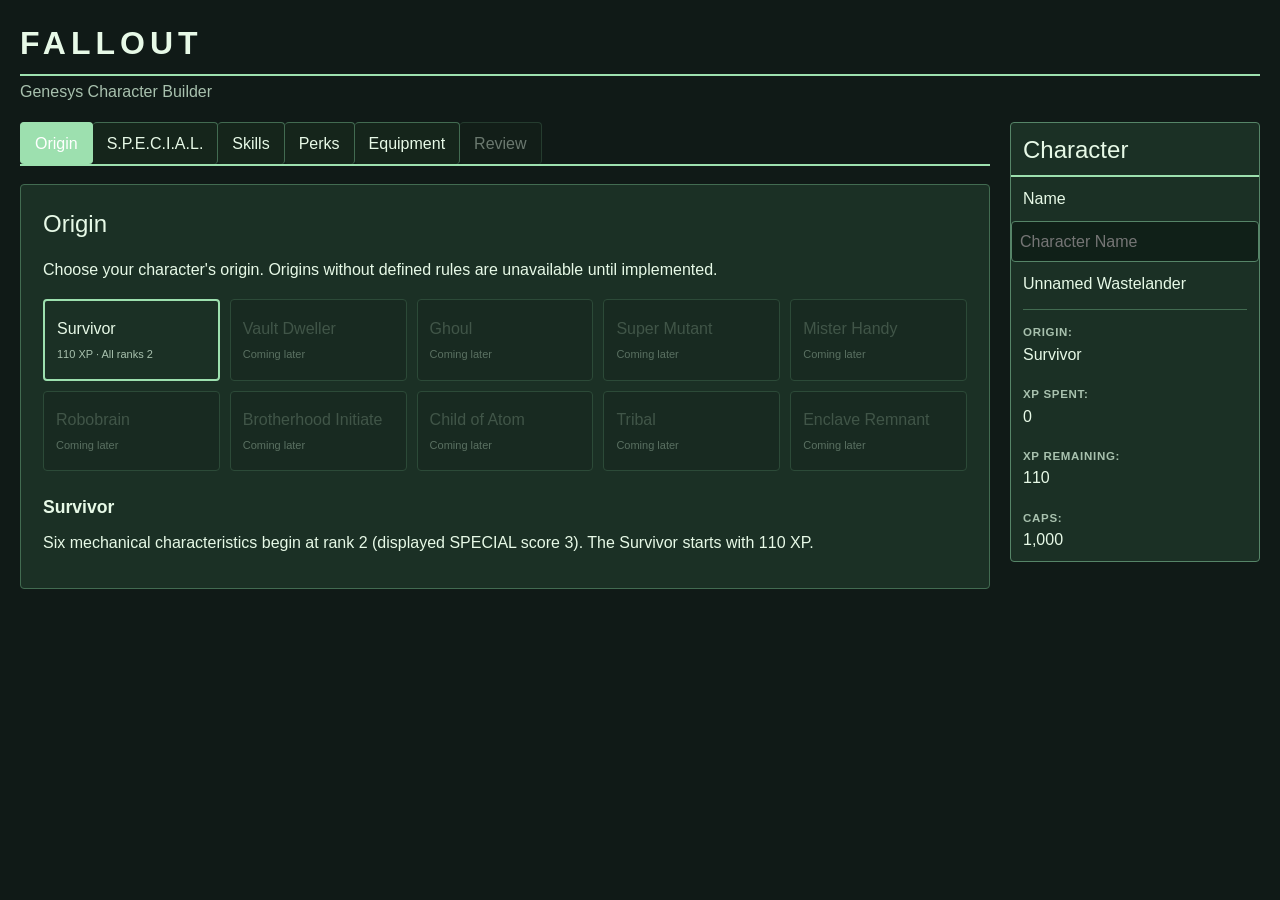
==== index.html @ 6dbf0226 "inventory" ====
<!DOCTYPE html>
<html lang="en">
<head>
  <meta charset="UTF-8">
  <meta name="viewport" content="width=device-width, initial-scale=1.0">
  <title>Fallout Genesys Character Builder</title>
  <link rel="stylesheet" href="css/style.css">
  <link rel="stylesheet" href="css/fallout-creation.css?v=equipment-stage-1">
</head>
<body>
  <main id="app">
    <header class="app-header"><h1>FALLOUT</h1><p>Genesys Character Builder</p></header>
    <div class="builder-layout">
      <section class="builder">
        <nav id="creation-nav" aria-label="Character creation steps">
          <button type="button" data-step="origin">Origin</button>
          <button type="button" data-step="special">S.P.E.C.I.A.L.</button>
          <button type="button" data-step="skills">Skills</button>
          <button type="button" data-step="perks">Perks</button>
          <button type="button" data-step="equipment">Equipment</button>
          <button type="button" disabled title="Next implementation stage">Review</button>
        </nav>
        <section id="builder-content" aria-live="polite"></section>
      </section>
      <aside id="character-summary">
        <h2>Character</h2>
        <label for="name">Name</label>
        <input id="name" name="name" type="text" placeholder="Character Name">
        <p id="summary-name">Unnamed Wastelander</p>
        <hr>
        <p><strong>Origin:</strong> <span id="summary-origin">Survivor</span></p>
        <p><strong>XP Spent:</strong> <span id="summary-xp-spent">0</span></p>
        <p><strong>XP Remaining:</strong> <span id="summary-xp-remaining">110</span></p>
        <p><strong>Caps:</strong> <span id="summary-caps">1,000</span></p>
      </aside>
    </div>
  </main>
  <script src="js/origins-data.js"></script>
  <script src="js/fallout-equipment.js?v=starter-containers-20261016"></script>
  <script src="js/fallout-creation.js?v=starter-containers-20261016"></script>
</body>
</html>
---- css/style.css ----
/* ================================================================
   ASOIAF GENESYS CHARACTER BUILDER
   ================================================================ */

:root {
    --page-bg: #eeeae1;
    --panel-bg: #f8f5ee;
    --panel-alt: #e5dfd2;

    --text: #27241f;
    --text-muted: #6b655c;

    --border: #aaa18f;
    --border-dark: #71695d;

    --accent: #6d1f1f;
    --accent-dark: #491414;

    --disabled-bg: #d8d4cb;
    --disabled-text: #99938a;

    --radius: 4px;
}


/* ================================================================
   BASE
   ================================================================ */

* {
    box-sizing: border-box;
}

body {
    margin: 0;
    padding: 0;

    background: var(--page-bg);
    color: var(--text);

    font-family:
        Georgia,
        "Times New Roman",
        serif;

    line-height: 1.45;
}

button,
input,
select {
    font: inherit;
}

button,
select,
input[type="checkbox"],
input[type="radio"] {
    cursor: pointer;
}

button:disabled,
select:disabled,
input:disabled {
    cursor: not-allowed;
}


/* ================================================================
   PAGE
   ================================================================ */

#app {
    width: min(1400px, 100%);
    margin: 0 auto;
    padding: 20px;
}

.app-header {
    margin-bottom: 18px;
}

.app-header h1 {
    margin: 0 0 4px;
}

.app-header p {
    margin: 0;

    color: var(--text-muted);
}

.builder-layout {
    display: grid;
    grid-template-columns:
        minmax(0, 1fr)
        250px;

    gap: 20px;
    align-items: start;
}

.builder {
    min-width: 0;
}

h1,
h2,
h3 {
    margin-top: 0;
}

h1 {
    margin-bottom: 18px;

    font-size: 2rem;
    font-weight: normal;

    border-bottom: 2px solid var(--accent);
    padding-bottom: 8px;
}

h2 {
    margin-bottom: 16px;

    font-size: 1.5rem;
    font-weight: normal;
}

h3 {
    margin-top: 24px;
    margin-bottom: 10px;

    font-size: 1.1rem;
}

h4,
h5 {
    margin-top: 0;
}

p {
    margin-top: 0;
    margin-bottom: 12px;
}


/* ================================================================
   CHARACTER SUMMARY
   ================================================================ */

#character-summary {
    position: sticky;
    top: 20px;

    border: 1px solid var(--border-dark);
    border-radius: var(--radius);

    background: var(--panel-bg);
}

#character-summary > * {
    margin: 0;
    padding: 10px 12px;
}

#character-summary h2 {
    padding-bottom: 8px;

    border-bottom: 2px solid var(--accent);
}

#character-summary hr {
    height: 1px;

    padding: 0;
    margin: 4px 12px;

    border: 0;
    background: var(--border);
}

#character-summary strong {
    display: block;

    margin-bottom: 2px;

    color: var(--text-muted);

    font-size: 0.72rem;
    font-family: Arial, Helvetica, sans-serif;
    text-transform: uppercase;
    letter-spacing: 0.06em;
}

#character-summary span {
    display: block;
}

#character-name input {
    width: 100%;
    margin-bottom: 0;
}


/* ================================================================
   CREATION NAVIGATION
   ================================================================ */

#creation-nav {
    display: flex;
    flex-wrap: wrap;

    margin-bottom: 18px;

    border-bottom: 2px solid var(--accent);
}

#creation-nav button {
    padding: 9px 14px;

    border: 1px solid var(--border);
    border-bottom: none;

    background: var(--panel-alt);
    color: var(--text);
}

#creation-nav button + button {
    border-left: none;
}

#creation-nav button:hover {
    background: var(--panel-bg);
}

#creation-nav button.active {
    background: var(--accent);
    color: white;

    border-color: var(--accent);
}


/* ================================================================
   MAIN BUILDER PANEL
   ================================================================ */

#builder-content {
    padding: 22px;

    border: 1px solid var(--border);
    border-radius: var(--radius);

    background: var(--panel-bg);
}


/* ================================================================
   STANDARD FORM CONTROLS
   ================================================================ */

label {
    display: block;
}

select,
input[type="text"] {
    width: 100%;
    max-width: 420px;

    margin-top: 4px;
    margin-bottom: 16px;
    padding: 8px 10px;

    border: 1px solid var(--border-dark);
    border-radius: var(--radius);

    background: white;
    color: var(--text);
}

select:focus,
input[type="text"]:focus,
button:focus-visible {
    outline: 2px solid var(--accent);
    outline-offset: 2px;
}

button {
    padding: 7px 10px;

    border: 1px solid var(--border-dark);
    border-radius: var(--radius);

    background: var(--panel-alt);
    color: var(--text);
}

button:hover:not(:disabled) {
    background: var(--accent);
    color: white;

    border-color: var(--accent);
}

button:disabled {
    background: var(--disabled-bg);
    color: var(--disabled-text);

    border-color: var(--border);

    opacity: 0.7;
}


/* ================================================================
   CHARACTERISTICS
   ================================================================ */

.characteristics-list {
    width: 100%;
    max-width: 520px;

    margin: 20px 0;
}

.characteristic-row {
    display: grid;
    grid-template-columns:
        minmax(140px, 1fr)
        42px
        50px
        42px;

    align-items: center;

    min-height: 48px;

    border-bottom: 1px solid var(--border);
}

.characteristic-row:first-child {
    border-top: 1px solid var(--border);
}

.characteristic-name {
    font-weight: bold;
}

.characteristic-value {
    text-align: center;

    font-size: 1.2rem;
    font-weight: bold;
}

.characteristic-increase,
.characteristic-decrease {
    width: 34px;
    height: 34px;

    margin: auto;

    border: 1px solid var(--border-dark);
    border-radius: var(--radius);

    background: var(--panel-alt);
    color: var(--text);

    font-family: Arial, Helvetica, sans-serif;
    font-weight: bold;
}

.characteristic-increase:hover:not(:disabled),
.characteristic-decrease:hover:not(:disabled) {
    background: var(--accent);
    color: white;

    border-color: var(--accent);
}

.characteristic-increase:disabled,
.characteristic-decrease:disabled {
    background: var(--disabled-bg);
    color: var(--disabled-text);

    border-color: var(--border);

    opacity: 0.65;
}

.characteristic-weakness-note {
    color: var(--text-muted);
}

.characteristic-weakness-active {
    width: fit-content;

    padding: 6px 10px;

    border-left: 3px solid var(--accent);

    background: var(--panel-alt);
}

.xp-display {
    margin: 6px 0;
}


/* ================================================================
   THRESHOLD PROFILES
   ================================================================ */

.threshold-profiles {
    display: grid;
    grid-template-columns:
        repeat(3, minmax(160px, 1fr));

    gap: 10px;

    max-width: 720px;
}

.threshold-option {
    display: grid;
    grid-template-columns: auto 1fr;
    column-gap: 8px;
    align-items: start;

    padding: 12px;

    border: 1px solid var(--border);
    border-radius: var(--radius);

    background: white;
}

.threshold-option input {
    grid-row: 1 / 3;

    margin-top: 4px;
}

.threshold-option strong {
    display: block;
}

.threshold-option span {
    color: var(--text-muted);
    font-size: 0.9rem;
}


/* ================================================================
   CAREER
   ================================================================ */

.career-skill-list {
    display: grid;
    grid-template-columns:
        repeat(2, minmax(180px, 1fr));

    gap: 4px 24px;

    max-width: 700px;

    padding-left: 22px;
}

.career-skill-list span {
    color: var(--text-muted);
    font-size: 0.9rem;
}


/* ================================================================
   BACKGROUND
   ================================================================ */

.background-skill-list {
    display: grid;
    grid-template-columns:
        repeat(2, minmax(220px, 1fr));

    gap: 18px;

    max-width: 850px;
}

.background-skill-group {
    padding: 14px;

    border: 1px solid var(--border);
    border-radius: var(--radius);

    background: white;
}

.background-skill-group h3 {
    margin-top: 0;

    padding-bottom: 5px;

    border-bottom: 1px solid var(--border);
}

.background-skill {
    display: grid;
    grid-template-columns:
        22px
        minmax(120px, 1fr)
        auto;

    align-items: center;

    min-height: 34px;

    padding: 3px 0;
}

.background-skill input {
    margin: 0;
}

.background-skill small {
    color: var(--text-muted);
}

.background-skill:has(input:disabled) {
    color: var(--disabled-text);
}

.background-skill:has(input:disabled) small {
    color: var(--disabled-text);
}


/* ================================================================
   OBLIGATION
   ================================================================ */
.obligation-assignment-header {
    display: flex;
    justify-content: space-between;
    gap: 16px;
    align-items: end;

    margin-top: 20px;
    margin-bottom: 12px;
}

.obligation-assignment-header h3 {
    margin: 0 0 4px;
}

.obligation-assignment-header p {
    margin: 0;

    color: var(--text-muted);
}

#obligation-entry-list {
    display: grid;
    gap: 12px;
}

.obligation-entry {
    margin-bottom: 12px;
    padding: 14px;

    border: 1px solid var(--border);
    border-radius: var(--radius);

    background: white;
}

.obligation-entry-top {
    display: grid;
    grid-template-columns:
        minmax(180px, 1fr)
        100px;

    gap: 12px;
}

.obligation-entry select,
.obligation-entry input,
.obligation-entry textarea {
    width: 100%;
    max-width: none;

    margin-top: 4px;
    margin-bottom: 12px;

    padding: 8px 10px;

    border: 1px solid var(--border-dark);
    border-radius: var(--radius);

    background: white;
    color: var(--text);

    font: inherit;
}

.obligation-entry textarea {
    resize: vertical;

    min-height: 80px;
}

.obligation-warning {
    margin-top: 14px;
    padding: 8px 10px;

    border-left: 3px solid var(--accent);

    background: var(--panel-alt);

    font-weight: bold;
}

.obligation-complete {
    margin-top: 14px;

    color: var(--text-muted);
}

.obligation-empty {
    padding: 14px;

    border: 1px dashed var(--border);

    color: var(--text-muted);
}

.obligation-step {
    max-width: 850px;
}

.obligation-summary {
    display: grid;
    grid-template-columns:
        repeat(3, minmax(120px, 1fr));

    gap: 1px;

    margin-bottom: 18px;

    border: 1px solid var(--border);
    background: var(--border);
}

.obligation-summary > * {
    margin: 0;
    padding: 10px 12px;

    background: var(--panel-alt);
}

.solo-character-option {
    display: inline-flex;
    align-items: center;
    gap: 8px;

    margin-bottom: 16px;
}

.obligation-actions {
    display: flex;
    flex-wrap: wrap;
    gap: 8px;

    margin-bottom: 16px;
}

.obligation-choice-list {
    display: grid;
    gap: 8px;

    margin-bottom: 16px;
}

.obligation-choice {
    display: flex;
    justify-content: space-between;
    gap: 12px;
    align-items: center;

    padding: 10px 12px;

    border: 1px solid var(--border);
    border-radius: var(--radius);

    background: white;
}


/* ================================================================
   SKILLS
   ================================================================ */

.skills-step {
    max-width: 100%;
}

.skills-list,
.skill-list {
    display: grid;
    gap: 4px;
}

.skill-row {
    display: grid;
    grid-template-columns:
        minmax(150px, 1.5fr)
        minmax(90px, 0.8fr)
        45px
        42px
        42px;

    align-items: center;

    min-height: 42px;

    padding: 4px 8px;

    border-bottom: 1px solid var(--border);
}

.skill-row:first-child {
    border-top: 1px solid var(--border);
}

.skill-row:nth-child(even) {
    background: rgba(0, 0, 0, 0.02);
}

.skill-name {
    font-weight: bold;
}

.skill-characteristic {
    color: var(--text-muted);
    font-size: 0.9rem;
}

.skill-rank {
    text-align: center;
    font-weight: bold;
}

.skill-increase,
.skill-decrease {
    width: 32px;
    height: 32px;
    padding: 0;
}


/* ================================================================
   TALENTS
   ================================================================ */

.talents-step {
    max-width: 100%;
}


/* ---------------------------------------------------------------
   Talent pyramid
   --------------------------------------------------------------- */

.talent-pyramid-summary {
    display: grid;
    grid-template-columns:
        repeat(5, minmax(110px, 1fr));

    gap: 12px;

    margin-bottom: 24px;
}

.talent-pyramid-tier {
    display: flex;
    flex-direction: column;

    gap: 6px;

    min-width: 0;
}

.talent-pyramid-tier h3 {
    margin: 0 0 2px;
    padding-bottom: 5px;

    text-align: center;

    border-bottom: 2px solid var(--accent);
}

.talent-pyramid-slot {
    display: flex;
    align-items: center;
    justify-content: center;

    min-height: 36px;
    min-width: 0;

    padding: 7px 8px;

    text-align: center;

    border: 1px solid var(--border);
    border-radius: var(--radius);

    font-size: clamp(0.72rem, 1vw, 0.95rem);
    line-height: 1.15;

    overflow-wrap: anywhere;
    word-break: normal;
}

.talent-pyramid-slot-filled {
    background: #b8ffba;

    font-weight: bold;
}

.talent-pyramid-slot-empty {
    background: white;

    border-style: dashed;
}


/* ---------------------------------------------------------------
   Collapsible talent tiers
   --------------------------------------------------------------- */

.talent-tier {
    margin-bottom: 14px;

    border: 1px solid var(--border);
    border-radius: var(--radius);

    background: var(--panel-bg);

    overflow: hidden;
}

.talent-tier-summary {
    display: flex;

    justify-content: space-between;
    align-items: center;

    gap: 12px;

    padding: 10px 12px;

    cursor: pointer;

    background: var(--panel-alt);

    font-size: 1.1rem;
    font-weight: bold;

    user-select: none;
}

.talent-tier-summary:hover {
    background: var(--panel-bg);
}

.talent-tier[open] > .talent-tier-summary {
    border-bottom: 1px solid var(--accent);
}

.talent-tier-summary::marker {
    color: var(--accent);
}

.talent-tier-count {
    color: var(--text-muted);

    font-size: 0.9rem;
    font-weight: normal;
}


/* ---------------------------------------------------------------
   Talent card grid
   --------------------------------------------------------------- */

.talent-list {
    display: grid;
    grid-template-columns:
        repeat(3, minmax(0, 1fr));

    gap: 12px;

    padding: 12px;

    align-items: stretch;
}


/* ---------------------------------------------------------------
   Talent cards
   --------------------------------------------------------------- */

.talent-card {
    display: flex;
    flex-direction: column;

    min-width: 0;
    padding: 14px;

    background: white;

    border: 1px solid var(--border);
    border-radius: var(--radius);
}

.talent-card h3,
.talent-card h4,
.talent-card h5 {
    margin-top: 0;
}

.talent-browser-card-header {
    display: flex;

    justify-content: space-between;
    align-items: baseline;

    gap: 12px;

    margin-bottom: 8px;
}

.talent-browser-card-header h3 {
    margin: 0;
}

.talent-browser-tier-label {
    flex-shrink: 0;

    color: var(--text-muted);

    font-size: 0.9rem;
    font-weight: bold;
}

.talent-browser-meta {
    display: flex;
    flex-wrap: wrap;

    gap: 6px 12px;

    margin-bottom: 8px;

    color: var(--text-muted);

    font-size: 0.9rem;
}

.talent-browser-prerequisites {
    margin-bottom: 8px;

    font-size: 0.9rem;
}

.talent-browser-description {
    margin: 0;

    font-size: 0.9rem;
}


/* ---------------------------------------------------------------
   Purchase / refund controls
   --------------------------------------------------------------- */

.talent-controls {
    display: flex;

    gap: 6px;
    align-items: center;

    margin-top: auto;
    padding-top: 12px;

    border-top: 1px solid var(--border);
}

.talent-controls button {
    min-width: 34px;
}

.talent-card.talent-card-purchased {
    background: #b8ffba;
}


/* ---------------------------------------------------------------
   Responsive talent layout
   --------------------------------------------------------------- */

@media (max-width: 1000px) {
    .talent-list {
        grid-template-columns:
            repeat(2, minmax(0, 1fr));
    }
}

@media (max-width: 800px) {
    .talent-pyramid-summary {
        grid-template-columns:
            repeat(2, minmax(0, 1fr));
    }
}

@media (max-width: 650px) {
    .talent-list {
        grid-template-columns: 1fr;
    }
}

@media (max-width: 500px) {
    .talent-pyramid-summary {
        grid-template-columns: 1fr;
    }
}

/* ================================================================
   EQUIPMENT
   ================================================================ */

.equipment-step {
    display: grid;

    grid-template-columns:
        minmax(0, 1fr)
        280px;

    grid-template-areas:
        "title title"
        "summary summary"
        "package armor"
        "catalog inventory";

    gap: 18px;
    align-items: start;
}

.equipment-step > h2 {
    grid-area: title;

    margin-bottom: 0;
}
/* ------------------------------------------------
   COLLAPSIBLE EQUIPMENT SECTIONS
   ------------------------------------------------ */

.equipment-step details {
    width: 100%;
}

.equipment-step summary {
    padding: 10px 12px;

    cursor: pointer;

    border-bottom: 1px solid var(--border);

    background: var(--panel-alt);

    font-weight: bold;

    user-select: none;
}

.equipment-step summary:hover {
    background: var(--panel-bg);
}

.equipment-step details[open] > summary {
    border-bottom-color: var(--accent);
}

.equipment-section-content {
    padding: 12px;
}

#starting-package-section,
#equipped-armor-section,
#equipment-inventory-section {
    padding: 0;
}

#starting-package-section > details,
#equipped-armor-section > details,
#equipment-inventory-section > details {
    overflow: hidden;

    border-radius: var(--radius);
}

.equipment-catalog-category {
    margin-bottom: 10px;

    border: 1px solid var(--border);
    border-radius: var(--radius);

    background: white;

    overflow: hidden;
}

.equipment-catalog-category > summary {
    font-size: 1.05rem;
}

.equipment-catalog-category > .equipment-section-content {
    padding-top: 4px;
}

/* ------------------------------------------------
   EQUIPMENT SUMMARY
   ------------------------------------------------ */

.equipment-summary {
    grid-area: summary;

    display: grid;
    grid-template-columns:
        repeat(3, minmax(120px, 1fr));

    gap: 1px;

    border: 1px solid var(--border);
    background: var(--border);
}

.equipment-summary p {
    margin: 0;
    padding: 8px 10px;

    background: var(--panel-alt);
}

.equipment-summary strong {
    display: block;

    color: var(--text-muted);

    font-family: Arial, Helvetica, sans-serif;
    font-size: 0.72rem;
    text-transform: uppercase;
    letter-spacing: 0.05em;
}


/* ------------------------------------------------
   STARTING PACKAGE
   ------------------------------------------------ */

#starting-package-section {
    grid-area: package;

    padding: 14px;

    border: 1px solid var(--border);
    border-radius: var(--radius);

    background: white;
}

#starting-package-section h3,
#starting-package-section h4 {
    margin-top: 0;
}

#starting-package-section ul {
    margin: 10px 0 14px;
    padding-left: 22px;
}


/* ------------------------------------------------
   EQUIPPED ARMOR
   ------------------------------------------------ */

#equipped-armor-section {
    grid-area: armor;

    padding: 14px;

    border: 1px solid var(--border);
    border-radius: var(--radius);

    background: white;
}

#equipped-armor-section h3 {
    margin-top: 0;
}

#equipped-armor-section select {
    width: 100%;
    margin-bottom: 10px;
}


/* ------------------------------------------------
   INVENTORY
   ------------------------------------------------ */

#equipment-inventory-section {
    grid-area: inventory;

    position: sticky;
    top: 20px;

    max-height: calc(100vh - 40px);
    overflow-y: auto;

    padding: 14px;

    border: 1px solid var(--border-dark);
    border-radius: var(--radius);

    background: var(--panel-alt);
}

#equipment-inventory-section h3 {
    margin-top: 0;
}

.equipment-inventory {
    display: grid;
    gap: 8px;
}

.equipment-inventory-row {
    padding: 10px;

    border: 1px solid var(--border);
    border-radius: var(--radius);

    background: white;
}

.equipment-inventory-name {
    margin-bottom: 4px;
}

.equipment-inventory-details {
    margin-bottom: 8px;

    color: var(--text-muted);
    font-size: 0.85rem;
}

.equipment-inventory-row label {
    display: inline-flex;
    gap: 6px;
    align-items: center;

    margin-right: 8px;
    margin-bottom: 8px;

    font-family: Arial, Helvetica, sans-serif;
    font-size: 0.85rem;
}

.equipment-inventory-row button {
    width: 100%;
}


/* ------------------------------------------------
   CATALOG
   ------------------------------------------------ */

#equipment-catalog-section {
    grid-area: catalog;

    min-width: 0;
}

#equipment-catalog-section > h3 {
    margin-top: 0;
}

.equipment-catalog-category {
    margin-bottom: 24px;
}

.equipment-catalog-category > h5 {
    margin: 18px 0 8px;

    color: var(--text-muted);

    font-family: Arial, Helvetica, sans-serif;
    font-size: 0.8rem;
    text-transform: uppercase;
    letter-spacing: 0.06em;
}

.equipment-catalog-card {
    display: grid;
    grid-template-columns:
        minmax(140px, 1.1fr)
        minmax(200px, 2fr)
        auto;

    column-gap: 12px;
    row-gap: 4px;
    align-items: center;

    padding: 8px 10px;

    border-bottom: 1px solid var(--border);
}

.equipment-catalog-card:first-of-type {
    border-top: 1px solid var(--border);
}

.equipment-catalog-card h5 {
    margin: 0;

    font-size: 1rem;
}

.equipment-catalog-card p {
    margin: 0;

    font-size: 0.85rem;
}

.equipment-catalog-card p:nth-of-type(2),
.equipment-catalog-card p:nth-of-type(3) {
    color: var(--text-muted);
}

.equipment-catalog-card button {
    grid-column: 3;
    grid-row: 1 / span 4;

    min-width: 64px;
}


/* ================================================================
   RESPONSIVE
   ================================================================ */

@media (max-width: 1100px) {

    .builder-layout {
        grid-template-columns:
            minmax(0, 1fr)
            220px;
    }

    .equipment-step {
        grid-template-columns:
            minmax(0, 1fr)
            240px;
    }

    .equipment-catalog-card {
        grid-template-columns:
            minmax(120px, 1fr)
            minmax(160px, 1.5fr)
            auto;
    }
}


@media (max-width: 1000px) {

    .equipment-step {
        grid-template-columns: 1fr;

        grid-template-areas:
            "title"
            "summary"
            "package"
            "armor"
            "inventory"
            "catalog";
    }

    .equipment-summary {
        grid-template-columns:
            repeat(2, minmax(0, 1fr));
    }

    #equipment-inventory-section {
        position: static;

        max-height: none;
    }

    .equipment-catalog-card {
        grid-template-columns:
            minmax(140px, 1fr)
            minmax(180px, 2fr)
            auto;
    }
}


@media (max-width: 850px) {

    .builder-layout {
        grid-template-columns: 1fr;
    }

    #character-summary {
        position: static;

        display: grid;
        grid-template-columns:
            repeat(3, 1fr);

        grid-row: 1;
    }

    .builder {
        grid-row: 2;
    }

    #character-summary h2,
    #character-name {
        grid-column: 1 / -1;
    }

    #character-summary hr {
        display: none;
    }

    .threshold-profiles {
        grid-template-columns: 1fr;
    }

    .background-skill-list {
        grid-template-columns: 1fr;
    }


    .equipment-step {
        grid-template-columns: 1fr;

        grid-template-areas:
            "title"
            "summary"
            "package"
            "armor"
            "inventory"
            "catalog";
    }

    .equipment-summary {
        grid-template-columns:
            repeat(2, 1fr);
    }

    #equipment-inventory-section {
        position: static;

        max-height: none;
    }
}


@media (max-width: 560px) {

    #app {
        padding: 10px;
    }

    #builder-content {
        padding: 15px;
    }

    #character-summary {
        grid-template-columns:
            repeat(2, 1fr);
    }

    #creation-nav {
        display: grid;
        grid-template-columns:
            repeat(2, 1fr);
    }

    #creation-nav button,
    #creation-nav button + button {
        border: 1px solid var(--border);
    }

    .characteristic-row {
        grid-template-columns:
            minmax(100px, 1fr)
            38px
            42px
            38px;
    }

    .career-skill-list {
        grid-template-columns: 1fr;
    }

    .obligation-summary {
        grid-template-columns: 1fr;
    }

    .skill-row {
        grid-template-columns:
            minmax(120px, 1fr)
            42px
            36px
            36px;
    }

    .skill-characteristic {
        display: none;
    }


    .talent-controls {
        justify-content: flex-start;
    }

    .equipment-summary {
        grid-template-columns: 1fr;
    }

    .equipment-catalog-card {
        grid-template-columns: 1fr;
        gap: 5px;

        padding: 12px 8px;
    }

    .equipment-catalog-card button {
        grid-column: 1;
        grid-row: auto;

        width: 100%;
        margin-top: 6px;
    }

   .obligation-assignment-header {
          display: block;
      }
      
      .obligation-assignment-header button {
          width: 100%;
          margin-top: 10px;
      }
      
      .obligation-entry-top {
          grid-template-columns: 1fr;
      }
}

/* ============================================================
   TALENT BROWSER
   ============================================================ */

.browser-header {
    display: flex;
    justify-content: space-between;
    align-items: flex-end;
    gap: 24px;
    margin-bottom: 24px;
}

.browser-header h1 {
    margin-bottom: 6px;
}

.browser-header p {
    margin: 0;
    color: var(--text-muted);
}


/* ------------------------------------------------------------
   FILTERS
   ------------------------------------------------------------ */

.talent-browser-controls {
    display: grid;
    grid-template-columns:
        minmax(240px, 2fr)
        minmax(120px, 0.7fr)
        minmax(220px, 1.3fr)
        minmax(140px, 0.8fr);
    gap: 12px;
    align-items: end;

    padding: 16px;
    margin-bottom: 10px;

    background: var(--panel-alt);
    border: 1px solid var(--border);
    border-radius: var(--radius);
}

.talent-browser-controls label {
    display: flex;
    flex-direction: column;
    gap: 5px;
}

.talent-browser-controls label > span {
    font-weight: bold;
}

.talent-browser-controls input,
.talent-browser-controls select {
    width: 100%;
    max-width: none;
    height: 40px;

    margin: 0;
    padding: 8px 10px;

    border: 1px solid var(--border-dark);
    border-radius: var(--radius);

    background: white;
    color: var(--text);
    font: inherit;
}


/* ------------------------------------------------------------
   RESULTS SUMMARY
   ------------------------------------------------------------ */

.talent-browser-summary {
    display: flex;
    justify-content: space-between;
    align-items: center;
    gap: 12px;

    margin-bottom: 24px;
}

#talent-result-count {
    color: var(--text-muted);
    font-weight: bold;
}

#talent-clear-filters {
    padding: 6px 10px;
}


/* ------------------------------------------------------------
   TIERS
   ------------------------------------------------------------ */

.talent-browser-tier {
    margin-bottom: 32px;
}

.talent-browser-tier > h2 {
    margin: 0 0 12px;
    padding-bottom: 6px;

    border-bottom: 2px solid var(--border-dark);
}


/* ------------------------------------------------------------
   TALENT GRID
   ------------------------------------------------------------ */

.talent-browser-grid {
    display: grid;
    grid-template-columns:
        repeat(
            auto-fill,
            minmax(300px, 1fr)
        );
    gap: 12px;
}


/* ------------------------------------------------------------
   TALENT CARDS
   ------------------------------------------------------------ */

.talent-browser-card {
    display: flex;
    flex-direction: column;

    padding: 14px 16px;

    background: white;
    border: 1px solid var(--border);
    border-radius: var(--radius);
}

.talent-browser-card-header {
    display: flex;
    justify-content: space-between;
    align-items: flex-start;
    gap: 12px;

    margin-bottom: 8px;
}

.talent-browser-card-header h3 {
    margin: 0;
    line-height: 1.2;
}

.talent-browser-tier-label {
    flex: 0 0 auto;

    padding: 3px 7px;

    border: 1px solid var(--border-dark);
    border-radius: var(--radius);

    background: var(--panel-alt);

    font-size: 0.8rem;
    font-weight: bold;
    white-space: nowrap;
}


/* ------------------------------------------------------------
   TALENT METADATA
   ------------------------------------------------------------ */

.talent-browser-meta {
    display: flex;
    flex-wrap: wrap;
    gap: 6px 14px;

    margin-bottom: 10px;

    color: var(--text-muted);
    font-size: 0.9rem;
}

.talent-browser-meta span + span {
    padding-left: 14px;
    border-left: 1px solid var(--border);
}


/* ------------------------------------------------------------
   PREREQUISITES
   ------------------------------------------------------------ */

.talent-browser-prerequisites {
    margin-bottom: 8px;

    font-size: 0.9rem;
}


/* ------------------------------------------------------------
   DESCRIPTION
   ------------------------------------------------------------ */

.talent-browser-description {
    margin: 0;

    line-height: 1.45;
}


/* ------------------------------------------------------------
   EMPTY RESULTS
   ------------------------------------------------------------ */

.talent-browser-empty {
    padding: 24px;

    border: 1px dashed var(--border);
    border-radius: var(--radius);

    color: var(--text-muted);
    text-align: center;
}


/* ============================================================
   TALENT BROWSER — RESPONSIVE
   ============================================================ */

@media (max-width: 1000px) {

    .talent-browser-controls {
        grid-template-columns:
            repeat(2, minmax(0, 1fr));
    }

}


@media (max-width: 650px) {

    .browser-header {
        display: block;
    }

    .talent-browser-controls {
        grid-template-columns: 1fr;
    }

    .talent-browser-summary {
        align-items: flex-start;
    }

    .talent-browser-grid {
        grid-template-columns: 1fr;
    }

    .talent-browser-card-header {
        gap: 8px;
    }

}


/* ================================================================
   EQUIPMENT BROWSER
   ================================================================ */

.equipment-browser {
    width: 100%;
}


/* ------------------------------------------------
   FILTERS
   ------------------------------------------------ */

.equipment-browser-controls {
    display: grid;
    grid-template-columns:
        minmax(240px, 2fr)
        minmax(180px, 1fr);

    gap: 12px;
    align-items: end;

    padding: 16px;
    margin-bottom: 10px;

    border: 1px solid var(--border);
    border-radius: var(--radius);

    background: var(--panel-alt);
}

.equipment-browser-controls label {
    display: flex;
    flex-direction: column;
    gap: 5px;
}

.equipment-browser-controls label > span {
    font-weight: bold;
}

.equipment-browser-controls input,
.equipment-browser-controls select {
    width: 100%;
    max-width: none;
    height: 40px;

    margin: 0;
    padding: 8px 10px;

    border: 1px solid var(--border-dark);
    border-radius: var(--radius);

    background: white;
    color: var(--text);

    font: inherit;
}


/* ------------------------------------------------
   RESULTS SUMMARY
   ------------------------------------------------ */

.equipment-browser-summary {
    display: flex;
    justify-content: space-between;
    align-items: center;
    gap: 12px;

    margin-bottom: 24px;
}

#equipment-result-count {
    color: var(--text-muted);
    font-weight: bold;
}

#equipment-clear-filters {
    padding: 6px 10px;
}


/* ------------------------------------------------
   CATEGORY SECTIONS
   ------------------------------------------------ */

.equipment-browser-category {
    margin-bottom: 32px;
}

.equipment-browser-category > h2 {
    margin: 0 0 12px;
    padding-bottom: 6px;

    border-bottom: 2px solid var(--border-dark);
}


/* ------------------------------------------------
   TABLES
   ------------------------------------------------ */

.equipment-browser-table-wrap {
    width: 100%;
    overflow-x: auto;

    border: 1px solid var(--border);
    border-radius: var(--radius);

    background: white;
}

.equipment-browser-table {
    width: 100%;

    border-collapse: collapse;

    font-size: 0.9rem;
}

.equipment-browser-table th {
    padding: 8px 10px;

    border-bottom: 2px solid var(--border-dark);

    background: var(--panel-alt);

    text-align: left;
    white-space: nowrap;
}

.equipment-browser-table td {
    padding: 8px 10px;

    border-bottom: 1px solid var(--border);

    vertical-align: top;
}

.equipment-browser-table tbody tr:last-child td {
    border-bottom: none;
}

.equipment-browser-table tbody tr:nth-child(even) {
    background: rgba(0, 0, 0, 0.02);
}

.equipment-browser-table tbody tr:hover {
    background: var(--panel-bg);
}

.equipment-browser-name {
    min-width: 130px;

    font-weight: bold;
}

.equipment-browser-table th:last-child,
.equipment-browser-table td:last-child {
    min-width: 220px;
}


/* ------------------------------------------------
   CARDS
   ------------------------------------------------ */

.equipment-browser-card-grid {
    display: grid;
    grid-template-columns:
        repeat(
            auto-fill,
            minmax(300px, 1fr)
        );

    gap: 12px;
}

.equipment-browser-card {
    padding: 14px 16px;

    border: 1px solid var(--border);
    border-radius: var(--radius);

    background: white;
}

.equipment-browser-card-header {
    display: flex;
    justify-content: space-between;
    align-items: flex-start;
    gap: 12px;

    margin-bottom: 10px;
}

.equipment-browser-card-header h3 {
    margin: 0;

    line-height: 1.2;
}

.equipment-browser-price {
    flex: 0 0 auto;

    padding: 3px 7px;

    border: 1px solid var(--border-dark);
    border-radius: var(--radius);

    background: var(--panel-alt);

    font-size: 0.85rem;
    font-weight: bold;
    white-space: nowrap;
}


/* ------------------------------------------------
   CARD STATS
   ------------------------------------------------ */

.equipment-browser-stat-line {
    display: flex;
    flex-wrap: wrap;
    gap: 6px 16px;

    margin-bottom: 10px;

    font-size: 0.9rem;
}

.equipment-browser-stat-line > span {
    white-space: nowrap;
}

.equipment-browser-object-stats {
    display: flex;
    flex-wrap: wrap;
    gap: 5px 14px;

    margin-bottom: 10px;
    padding: 8px 10px;

    border: 1px solid var(--border);

    background: var(--panel-alt);

    font-size: 0.9rem;
}

.equipment-browser-object-stats > strong {
    width: 100%;
}

.equipment-browser-object-stats > span {
    white-space: nowrap;
}


/* ------------------------------------------------
   DESCRIPTION
   ------------------------------------------------ */

.equipment-browser-description {
    margin: 0;

    line-height: 1.45;
}


/* ------------------------------------------------
   EMPTY RESULTS
   ------------------------------------------------ */

.equipment-browser-empty {
    padding: 24px;

    border: 1px dashed var(--border);
    border-radius: var(--radius);

    color: var(--text-muted);
    text-align: center;
}


/* ================================================================
   EQUIPMENT BROWSER — RESPONSIVE
   ================================================================ */

@media (max-width: 850px) {

    .equipment-browser-controls {
        grid-template-columns: 1fr 1fr;
    }

}


@media (max-width: 560px) {

    .equipment-browser-controls {
        grid-template-columns: 1fr;
    }

    .equipment-browser-summary {
        align-items: flex-start;
    }

    .equipment-browser-card-grid {
        grid-template-columns: 1fr;
    }

    .equipment-browser-card-header {
        gap: 8px;
    }

}

/* REPORT */
.summary-report-control {
    margin-top: 16px;
    padding-top: 12px;

    border-top: 1px solid var(--border);
}

.summary-report-control button {
    width: 100%;
}
---- css/fallout-creation.css ----
/* Fallout-specific layer. Original ASOIAF builder assets remain available. */
:root { --page-bg:#101a17; --panel-bg:#1b3025; --panel-alt:#15251b; --text:#e7f9e7; --text-muted:#a8c1ae; --border:#426b51; --border-dark:#568568; --accent:#9de0af; --accent-dark:#568568; --disabled-bg:#16231c; --disabled-text:#708575; }
body {font-family:Arial,sans-serif;}
.app-header h1 {font-weight:800;letter-spacing:5px;}
#creation-nav button:disabled {opacity:.42;}
#character-summary input {width:100%;min-width:0;background:#102018;color:#e7f9e7;border:1px solid #568568;padding:8px;}
#character-summary p {overflow-wrap:anywhere;}
.origin-grid {display:grid;grid-template-columns:repeat(auto-fit,minmax(160px,1fr));gap:10px;margin:18px 0;}
.origin-option {background:#1b3025;border:1px solid #568568;border-radius:4px;padding:16px 12px;color:#e7f9e7;text-align:left;min-height:75px;}
.origin-option small {display:block;color:#a8c1ae;font-size:11px;margin-top:7px;}
.origin-option.selected {border:2px solid #9de0af;}
.origin-option:disabled {opacity:.44;cursor:not-allowed;}
.special-build-list {display:grid;gap:7px;margin:16px 0;}
.special-build-row {display:grid;grid-template-columns:minmax(0,1fr) 75px 185px;align-items:center;gap:12px;padding:12px;background:#1b3025;border:1px solid #426b51;border-radius:3px;}
.special-build-row strong {font-size:17px;color:#9de0af;letter-spacing:2px;}
.special-build-row small {display:block;color:#a8c1ae;font-size:11px;}
.special-score {text-align:center;font-weight:800;font-size:26px;color:#e7f9e7;}
.rank-controls {display:flex;gap:8px;align-items:center;justify-content:flex-end;}
.rank-controls button {width:32px;height:32px;padding:0;font-size:20px;}
.rank-controls span {min-width:58px;text-align:center;font-size:12px;white-space:nowrap;}
.luck-note {color:#a8c1ae;font-size:12px;}
@media(max-width:720px){.special-build-row{grid-template-columns:minmax(0,1fr) 45px 130px;gap:5px;padding:8px}.rank-controls{gap:3px}.rank-controls span{min-width:45px;}}

/* Luck appears as the seventh SPECIAL value without rank controls. */
.luck-build-row .luck-controls { visibility:hidden; }

/* Three aligned zones: left skill, centered radio cluster, right rank/purchase. */
.skill-pick-grid {
  display:grid;
  grid-template-columns:minmax(115px,1fr) minmax(150px,1fr) minmax(132px,1fr);
  column-gap:12px;
  align-items:center;
}
.skill-group-header {
  margin:18px 0 6px;
  padding:0 10px 7px;
  border-bottom:1px solid #568568;
  align-items:end;
}
.skill-group-heading {margin:0;align-self:end;color:#9de0af;font-size:17px;line-height:20px;}
.skill-choice-columns {
  display:grid;
  grid-template-columns:repeat(3,52px);
  justify-content:center;
  align-items:center;
  min-width:0;
}
.skill-right-columns {
  display:grid;
  grid-template-columns:50px 76px;
  justify-content:end;
  align-items:center;
  column-gap:10px;
  min-width:0;
}
.skill-column-head {position:relative;height:53px;display:flex;align-items:flex-end;justify-content:center;min-width:0;text-align:center;}
.skill-column-label {font-size:12px;font-weight:bold;color:#9de0af;line-height:20px;white-space:nowrap;}
.skill-pick-count {position:absolute;top:0;left:0;right:0;font-size:10px;font-weight:normal;color:#e7f9e7;line-height:12px;}
.skill-pick-row {background:#1b3025;border:1px solid #426b51;padding:7px 10px;margin-bottom:4px;min-height:47px;}
.skill-name {display:flex;align-items:baseline;gap:5px;white-space:nowrap;min-width:0;}
.skill-name strong {font-size:13px;}
.skill-stat {color:#a8c1ae;font-size:10px;white-space:nowrap;}
.skill-rank {font-size:20px;font-weight:bold;text-align:center;}
.skill-radio {display:flex;justify-content:center;align-items:center;margin:0;}
.skill-radio input {width:17px;height:17px;accent-color:#9de0af;cursor:pointer;}
.skill-radio input:disabled {cursor:not-allowed;opacity:.45;}
.skill-purchase {display:flex;gap:5px;justify-content:center;}
.skill-purchase button {padding:0;width:32px;height:30px;font-size:18px;}
.visually-hidden {position:absolute!important;width:1px;height:1px;overflow:hidden;clip:rect(0,0,0,0);white-space:nowrap;}
@media(max-width:770px){
  .skill-pick-grid {grid-template-columns:minmax(95px,1fr) minmax(123px,1fr) minmax(107px,1fr);column-gap:5px;}
  .skill-choice-columns {grid-template-columns:repeat(3,41px);}
  .skill-right-columns {grid-template-columns:35px 65px;column-gap:5px;}
  .skill-group-header,.skill-pick-row {padding-left:4px;padding-right:4px;}
  .skill-column-label {font-size:10px;}
  .skill-pick-count {font-size:9px;}
  .skill-purchase {gap:3px;}
  .skill-purchase button {width:28px;}
  .skill-group-heading {font-size:15px;}
}

/* Original ASOIAF Talents page layout, adapted only to Fallout's palette. */
.talents-section .talent-pyramid-summary {grid-template-columns:repeat(5,minmax(0,1fr));}
.talents-section .talent-pyramid-slot-filled {background:#294f37;color:#e7f9e7;border-color:#9de0af;}
.talents-section .talent-pyramid-slot-empty {background:#102018;border-color:#568568;}
.talents-section .talent-card {background:#1b3025;color:#e7f9e7;}
.talents-section .talent-card.talent-card-purchased {background:#294f37;border-color:#9de0af;}
.talents-section .talent-card h4 {color:#9de0af;}
.talents-section .talent-metadata {color:#a8c1ae;font-size:.9rem;margin-bottom:8px;}
.talents-section .talent-description {white-space:pre-wrap;overflow-wrap:anywhere;}
.talents-section .talent-prerequisites {color:#a8c1ae;font-size:.9rem;}
.talents-section .talent-controls button {padding:7px 11px;}
.perk-error{color:#f8b2a6}
@media(max-width:700px){.talents-section .talent-pyramid-summary{grid-template-columns:repeat(5,minmax(0,1fr));gap:4px}.talents-section .talent-pyramid-slot{padding:4px 2px;font-size:10px;min-height:29px;}}

/* Equipment stage: original ASOIAF equipment layout, with Fallout colors. */
.equipment-step {grid-template-columns:minmax(0,1fr) 280px;}
.equipment-step .equipment-catalog-category,
.equipment-step .equipment-inventory-row,
.equipment-step #starting-package-section,
.equipment-step #equipped-armor-section,
.equipment-step #equipment-inventory-section {background:#1b3025;color:#e7f9e7;border-color:#426b51;}
.equipment-step .equipment-summary p {background:#1b3025;color:#e7f9e7;}
.equipment-step .equipment-section-content {color:#e7f9e7;}
.equipment-step .equipment-catalog-card h5 {color:#9de0af;}
.equipment-step .equipment-catalog-card p {overflow-wrap:anywhere;}
.equipment-step #equipped-armor-select,
.equipment-step select[data-equipment-armor] {background:#102018;color:#e7f9e7;border:1px solid #568568;padding:6px;}
.equipment-step .equipment-inventory-row button {width:100%;}
@media(max-width:900px){.equipment-step{grid-template-columns:minmax(0,1fr);grid-template-areas:'title' 'summary' 'package' 'armor' 'inventory' 'catalog';}.equipment-step #equipment-inventory-section{position:static;max-height:none;}}
@media(max-width:520px){.equipment-step .equipment-summary{grid-template-columns:repeat(2,minmax(0,1fr));}.equipment-step .equipment-catalog-card{grid-template-columns:minmax(0,1fr) auto;}.equipment-step .equipment-catalog-card button{grid-column:2;grid-row:1 / span 4;}}

/* Roll20-style inventory containers */
.equipment-container {border:1px solid #568568;background:#14281c;margin:12px 0;padding:10px;border-radius:4px;}
.equipment-container-header{display:flex;align-items:center;gap:12px;flex-wrap:wrap;margin-bottom:10px;}
.equipment-container-header>label:first-child{flex:1;min-width:110px;}
.equipment-container-header input[type=text]{width:100%;box-sizing:border-box;}
.equipment-container-header button{margin-left:auto;}
.equipment-container select,.equipment-container input[type=text]{background:#102018;color:#e7f9e7;border:1px solid #568568;padding:5px;}
.equipment-container .equipment-inventory-row{margin-top:6px;}
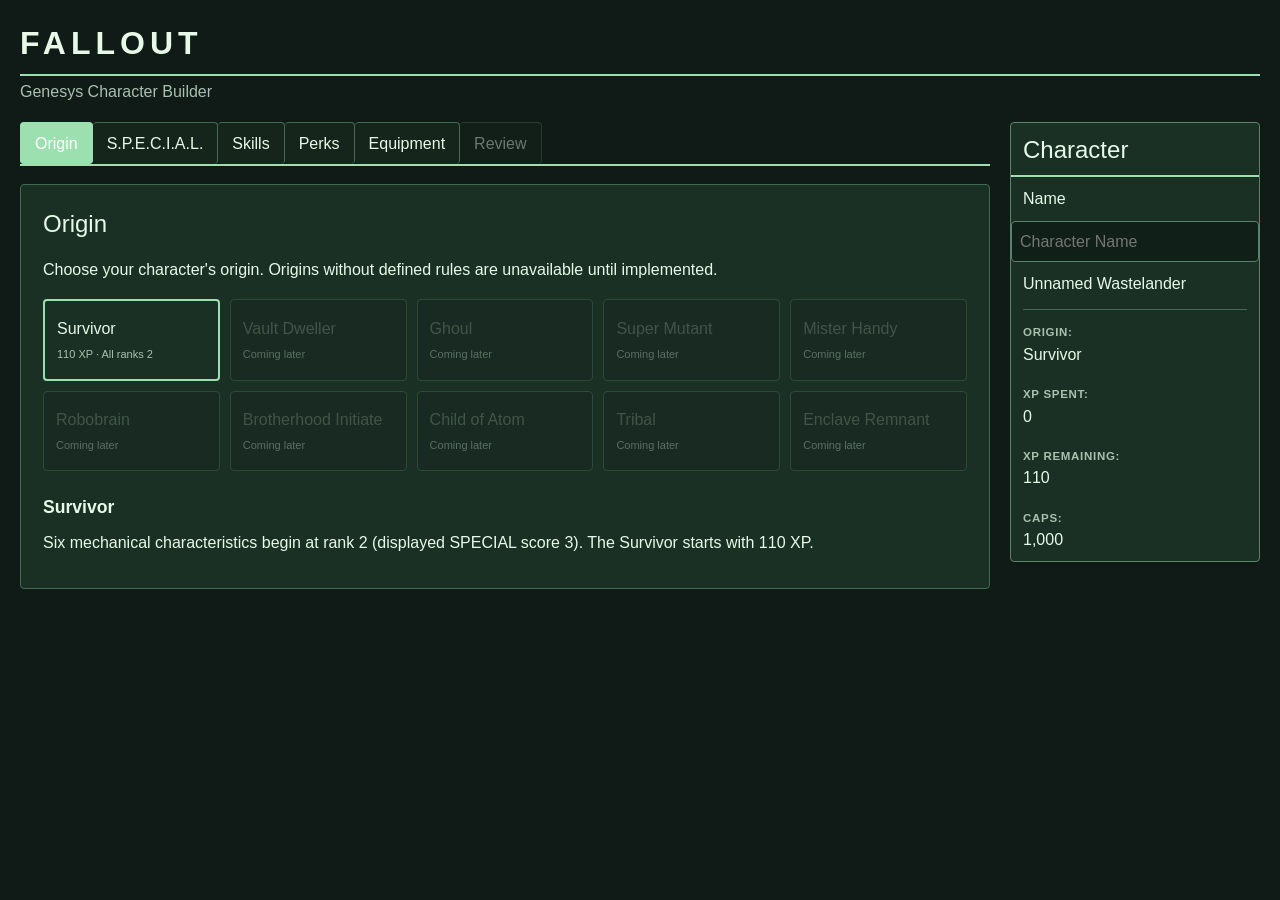
==== commit 8cfce7bd: "layout cleanup" ====
--- a/index.html
+++ b/index.html
@@ -5,7 +5,7 @@
   <meta name="viewport" content="width=device-width, initial-scale=1.0">
   <title>Fallout Genesys Character Builder</title>
   <link rel="stylesheet" href="css/style.css">
-  <link rel="stylesheet" href="css/fallout-creation.css?v=equipment-stage-1">
+  <link rel="stylesheet" href="css/fallout-creation.css?v=responsive-skills-1">
 </head>
 <body>
   <main id="app">
@@ -37,6 +37,6 @@
   </main>
   <script src="js/origins-data.js"></script>
   <script src="js/fallout-equipment.js?v=starter-containers-20261016"></script>
-  <script src="js/fallout-creation.js?v=starter-containers-20261016"></script>
+  <script src="js/fallout-creation.js?v=responsive-skills-1"></script>
 </body>
 </html>
--- a/css/fallout-creation.css
+++ b/css/fallout-creation.css
@@ -118,3 +118,38 @@
 .equipment-container-header button{margin-left:auto;}
 .equipment-container select,.equipment-container input[type=text]{background:#102018;color:#e7f9e7;border:1px solid #568568;padding:5px;}
 .equipment-container .equipment-inventory-row{margin-top:6px;}
+
+
+/* Responsive builder frame: do not let summary content set the main track width. */
+.builder-layout { width:100%; min-width:0; grid-template-columns:minmax(0,1fr) minmax(0,250px); }
+.builder-layout > .builder,
+.builder-layout > #character-summary,
+#builder-content { min-width:0; max-width:100%; }
+#character-summary { width:100%; overflow-wrap:anywhere; }
+
+/* Skills: use the available builder width up to a comfortable reading width. */
+.skills-table { width:100%; max-width:920px; margin:0 auto; min-width:0; }
+.skills-table .skill-pick-grid { width:100%; min-width:0; }
+.skills-table .skill-pick-grid { grid-template-columns:minmax(125px,1fr) minmax(156px,1fr) minmax(136px,1fr); }
+.skills-table .skill-name { min-width:0; flex-wrap:wrap; }
+
+/* When the main builder and summary stack, let the builder fill the entire track. */
+@media (max-width:850px) {
+  .builder-layout { grid-template-columns:minmax(0,1fr); }
+  .builder-layout > .builder { width:100%; }
+  #character-summary { grid-template-columns:repeat(3,minmax(0,1fr)); }
+}
+@media (max-width:600px) {
+  .skills-table .skill-pick-grid { grid-template-columns:minmax(100px,1fr) 126px 101px; column-gap:4px; }
+  .skills-table .skill-choice-columns { grid-template-columns:repeat(3,42px); }
+  .skills-table .skill-right-columns { grid-template-columns:32px 65px; column-gap:4px; }
+  .skills-table .skill-pick-row,
+  .skills-table .skill-group-header { padding-left:4px; padding-right:4px; }
+  .skills-table .skill-purchase button {width:29px;}
+  .skills-table .skill-column-label {font-size:10px;}
+  #character-summary {grid-template-columns:repeat(2,minmax(0,1fr));}
+}
+@media (max-width:420px) {
+  .skills-table {overflow-x:auto;}
+  .skills-table .skill-pick-grid {min-width:340px;}
+}
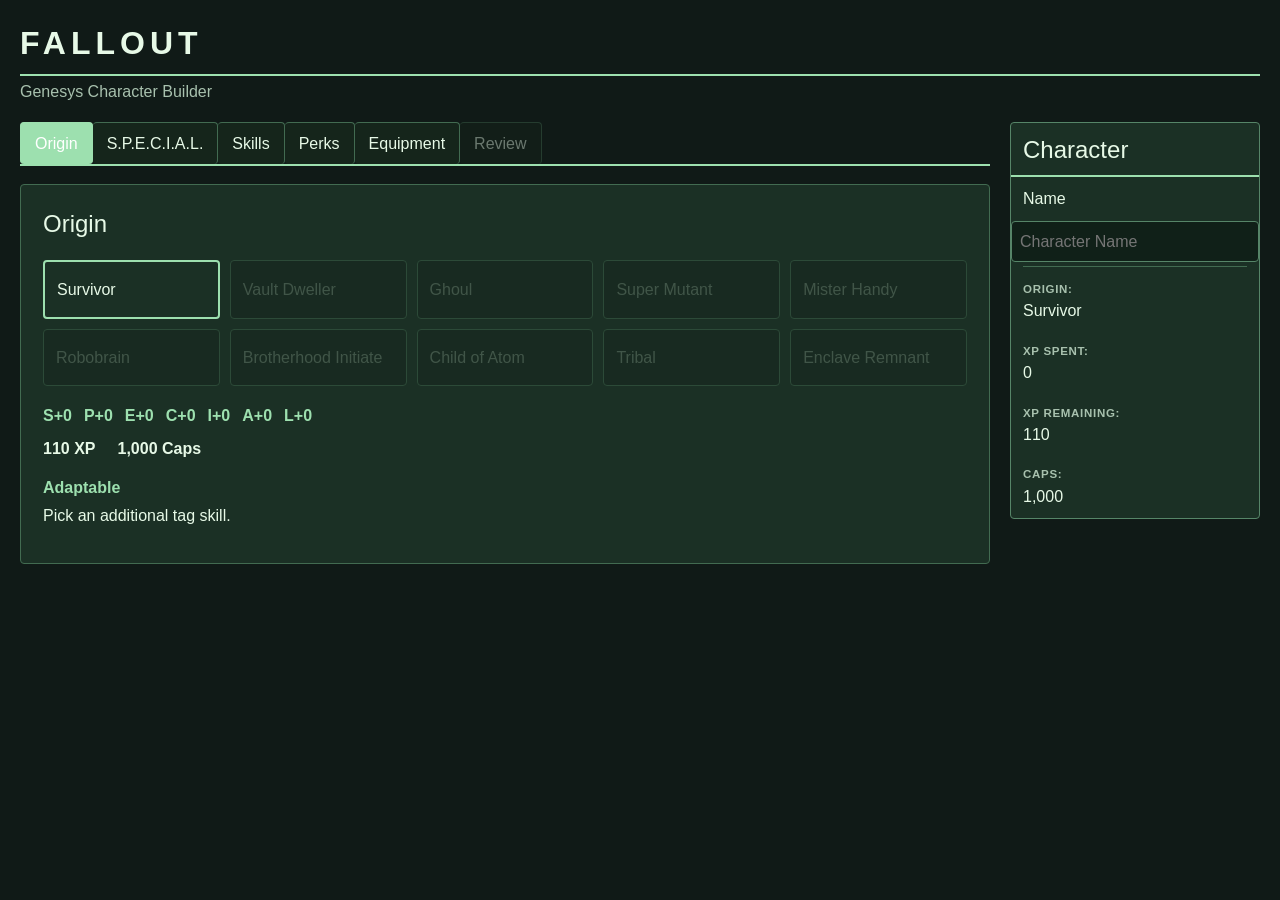
==== commit c5b7870c: "equipment overflow and origin preview" ====
--- a/index.html
+++ b/index.html
@@ -5,7 +5,7 @@
   <meta name="viewport" content="width=device-width, initial-scale=1.0">
   <title>Fallout Genesys Character Builder</title>
   <link rel="stylesheet" href="css/style.css">
-  <link rel="stylesheet" href="css/fallout-creation.css?v=responsive-skills-1">
+  <link rel="stylesheet" href="css/fallout-creation.css?v=responsive-origin-equipment-2">
 </head>
 <body>
   <main id="app">
@@ -26,7 +26,6 @@
         <h2>Character</h2>
         <label for="name">Name</label>
         <input id="name" name="name" type="text" placeholder="Character Name">
-        <p id="summary-name">Unnamed Wastelander</p>
         <hr>
         <p><strong>Origin:</strong> <span id="summary-origin">Survivor</span></p>
         <p><strong>XP Spent:</strong> <span id="summary-xp-spent">0</span></p>
@@ -37,6 +36,6 @@
   </main>
   <script src="js/origins-data.js"></script>
   <script src="js/fallout-equipment.js?v=starter-containers-20261016"></script>
-  <script src="js/fallout-creation.js?v=responsive-skills-1"></script>
+  <script src="js/fallout-creation.js?v=responsive-origin-equipment-2"></script>
 </body>
 </html>
--- a/css/fallout-creation.css
+++ b/css/fallout-creation.css
@@ -153,3 +153,38 @@
   .skills-table {overflow-x:auto;}
   .skills-table .skill-pick-grid {min-width:340px;}
 }
+
+/* Responsive equipment catalog: independent of nested inventory and page grid widths. */
+.equipment-step, .equipment-step > *,
+#equipment-catalog-section, .equipment-catalog-category,
+.equipment-catalog-category .equipment-section-content { min-width:0; max-width:100%; }
+@media (max-width:1100px) {
+  .equipment-step { grid-template-columns:minmax(0,1fr); grid-template-areas:"title" "summary" "package" "armor" "inventory" "catalog"; }
+  .equipment-step #equipment-inventory-section { position:static; max-height:none; }
+  .equipment-step .equipment-catalog-card {
+    grid-template-columns:minmax(0,1fr) minmax(0,1.4fr);
+    min-width:0; max-width:100%;
+  }
+  .equipment-step .equipment-catalog-card button {
+    grid-column:2;
+    grid-row:auto;
+    justify-self:end;
+    max-width:100%;
+  }
+}
+@media (max-width:580px) {
+  .equipment-step .equipment-catalog-card { grid-template-columns:minmax(0,1fr); }
+  .equipment-step .equipment-catalog-card button { grid-column:1; grid-row:auto; justify-self:stretch; width:100%; }
+}
+
+/* Full-width SPECIAL builder consistent with the Skills interface. */
+.special-build-list { width:100%; max-width:920px; margin:16px auto; min-width:0; }
+.special-build-row strong { letter-spacing:0; }
+
+/* Origin rule summary, driven by origins-data.js. */
+.origin-details { margin:14px 0; }
+.origin-modifiers { display:flex; flex-wrap:wrap; gap:12px; font-weight:700; color:#9de0af; margin:0 0 10px; }
+.origin-resources { display:flex; flex-wrap:wrap; gap:22px; margin-bottom:16px; font-weight:700; }
+.origin-abilities { display:grid; gap:12px; }
+.origin-ability strong { display:block; margin-bottom:4px; color:#9de0af; }
+.origin-option { min-height:54px; }
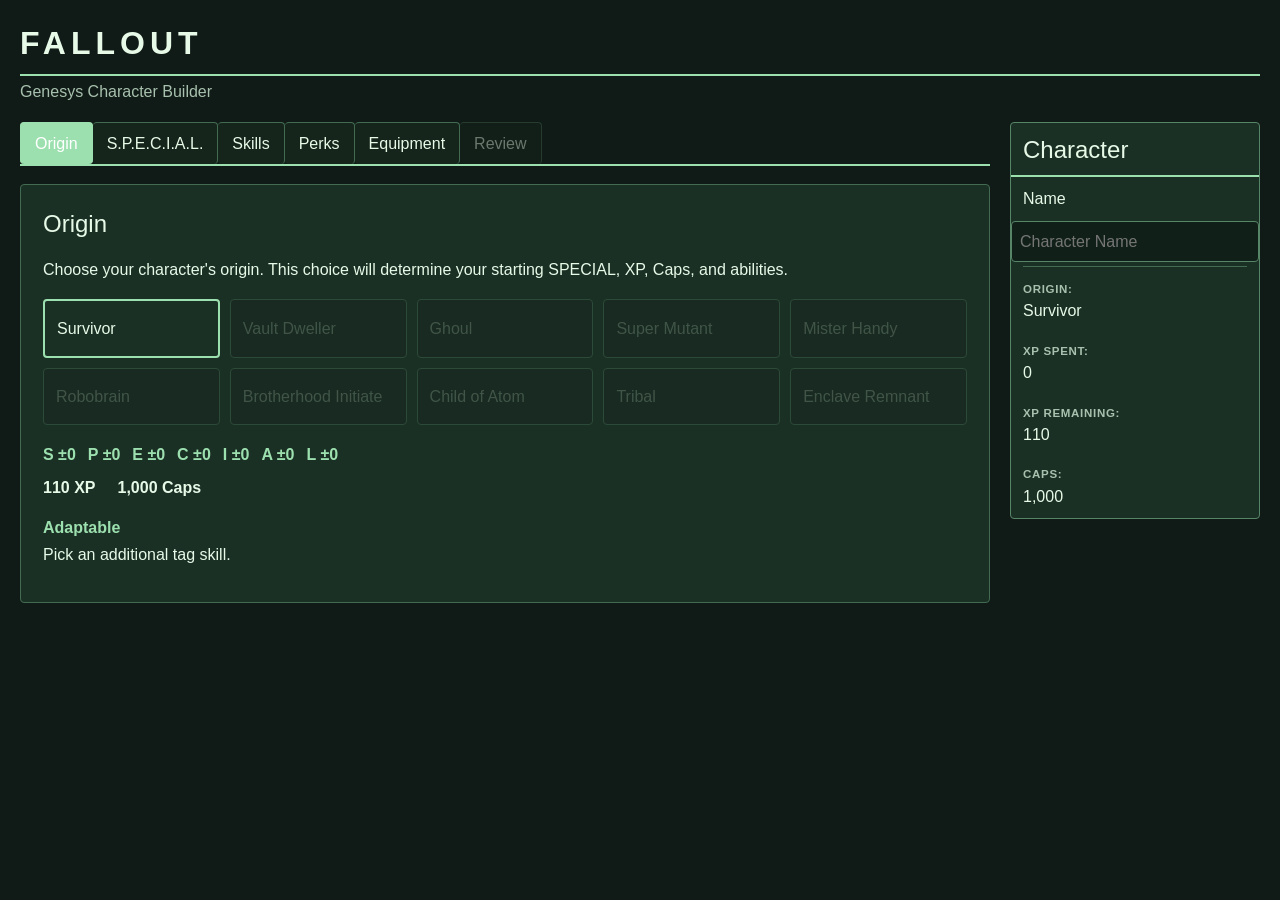
==== commit 4ee573dd: "skill width regression and backpack limits and cleaned up explainer text." ====
--- a/index.html
+++ b/index.html
@@ -5,7 +5,7 @@
   <meta name="viewport" content="width=device-width, initial-scale=1.0">
   <title>Fallout Genesys Character Builder</title>
   <link rel="stylesheet" href="css/style.css">
-  <link rel="stylesheet" href="css/fallout-creation.css?v=responsive-origin-equipment-2">
+  <link rel="stylesheet" href="css/fallout-creation.css?v=equipment-limits-width-20261017">
 </head>
 <body>
   <main id="app">
@@ -35,7 +35,7 @@
     </div>
   </main>
   <script src="js/origins-data.js"></script>
-  <script src="js/fallout-equipment.js?v=starter-containers-20261016"></script>
-  <script src="js/fallout-creation.js?v=responsive-origin-equipment-2"></script>
+  <script src="js/fallout-equipment.js?v=equipment-limits-20261017"></script>
+  <script src="js/fallout-creation.js?v=equipment-containers-equipment-limits-width-20261017"></script>
 </body>
 </html>
--- a/css/fallout-creation.css
+++ b/css/fallout-creation.css
@@ -188,3 +188,47 @@
 .origin-abilities { display:grid; gap:12px; }
 .origin-ability strong { display:block; margin-bottom:4px; color:#9de0af; }
 .origin-option { min-height:54px; }
+
+/* Equipment introduction spans both columns without displacing named grid areas. */
+.equipment-step {grid-template-areas:"title title" "intro intro" "summary summary" "package armor" "catalog inventory";}
+.equipment-step > .equipment-intro {grid-area:intro;margin:0;min-width:0;}
+@media(max-width:1000px) {
+  .equipment-step {grid-template-areas:"title" "intro" "summary" "package" "armor" "inventory" "catalog";}
+}
+
+/* Skills and SPECIAL: constrain the entire step, not just its interior list.
+   Keep full available width below 920px and center wider panels. */
+#builder-content:has(.skills-table),
+#builder-content:has(.special-build-list) {
+  box-sizing:border-box;
+  width:100%;
+  max-width:964px; /* 920px content + 22px padding on each side */
+  margin-left:auto;
+  margin-right:auto;
+}
+#builder-content .skills-table,
+#builder-content .special-build-list {
+  box-sizing:border-box;
+  width:100%;
+  max-width:920px;
+  margin-left:auto;
+  margin-right:auto;
+}
+/* Preserve the approved left/center/right skill layout without shrinking
+   radio groups or collapsing the header independently of the rows. */
+#builder-content .skills-table .skill-pick-grid {
+  grid-template-columns:minmax(125px,1fr) minmax(170px,1fr) minmax(136px,1fr);
+}
+#builder-content .skills-table .skill-choice-columns {
+  grid-template-columns:repeat(3,52px);
+  justify-content:center;
+}
+#builder-content .skills-table .skill-right-columns {
+  grid-template-columns:50px 76px;
+  column-gap:10px;
+  justify-content:end;
+}
+@media(max-width:650px) {
+  #builder-content .skills-table {overflow-x:auto;}
+  #builder-content .skills-table .skill-pick-grid {min-width:420px;}
+}
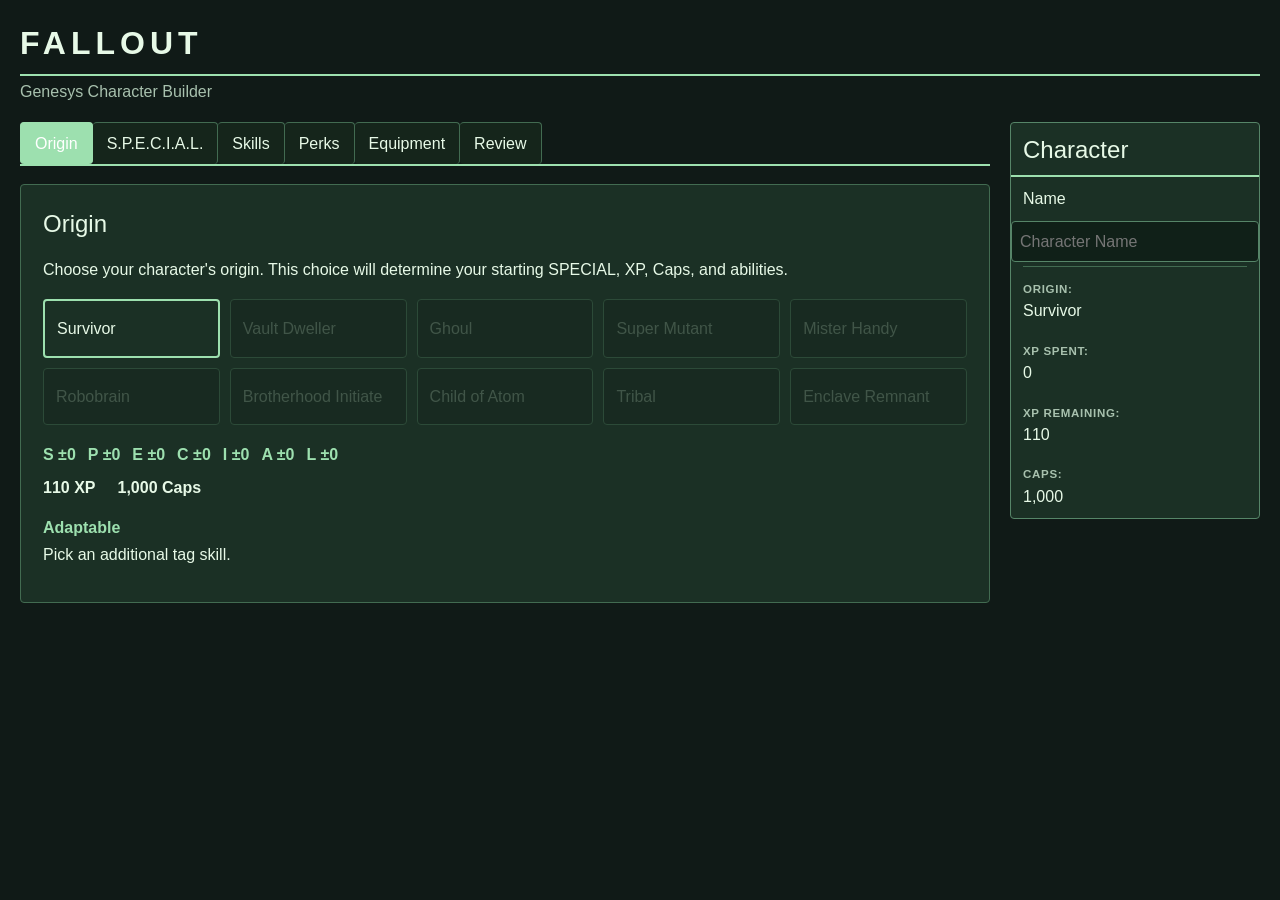
==== commit 6e270e89: "review and exporter" ====
--- a/index.html
+++ b/index.html
@@ -18,7 +18,7 @@
           <button type="button" data-step="skills">Skills</button>
           <button type="button" data-step="perks">Perks</button>
           <button type="button" data-step="equipment">Equipment</button>
-          <button type="button" disabled title="Next implementation stage">Review</button>
+          <button type="button" data-step="review">Review</button>
         </nav>
         <section id="builder-content" aria-live="polite"></section>
       </section>
@@ -36,6 +36,7 @@
   </main>
   <script src="js/origins-data.js"></script>
   <script src="js/fallout-equipment.js?v=equipment-limits-20261017"></script>
+  <script src="js/fallout-review.js?v=review-1"></script>
   <script src="js/fallout-creation.js?v=equipment-containers-equipment-limits-width-20261017"></script>
 </body>
 </html>
--- a/css/fallout-creation.css
+++ b/css/fallout-creation.css
@@ -128,7 +128,7 @@
 #character-summary { width:100%; overflow-wrap:anywhere; }
 
 /* Skills: use the available builder width up to a comfortable reading width. */
-.skills-table { width:100%; max-width:920px; margin:0 auto; min-width:0; }
+.skills-table { width:100%; max-width:550px; margin:0 auto; min-width:0; }
 .skills-table .skill-pick-grid { width:100%; min-width:0; }
 .skills-table .skill-pick-grid { grid-template-columns:minmax(125px,1fr) minmax(156px,1fr) minmax(136px,1fr); }
 .skills-table .skill-name { min-width:0; flex-wrap:wrap; }
@@ -178,7 +178,7 @@
 }
 
 /* Full-width SPECIAL builder consistent with the Skills interface. */
-.special-build-list { width:100%; max-width:920px; margin:16px auto; min-width:0; }
+.special-build-list { width:100%; max-width:550px; margin:16px auto; min-width:0; }
 .special-build-row strong { letter-spacing:0; }
 
 /* Origin rule summary, driven by origins-data.js. */
@@ -197,12 +197,12 @@
 }
 
 /* Skills and SPECIAL: constrain the entire step, not just its interior list.
-   Keep full available width below 920px and center wider panels. */
+   Keep full available width below 550px and center wider panels. */
 #builder-content:has(.skills-table),
 #builder-content:has(.special-build-list) {
   box-sizing:border-box;
   width:100%;
-  max-width:964px; /* 920px content + 22px padding on each side */
+  max-width:594px; /* 550px content + 22px padding on each side */
   margin-left:auto;
   margin-right:auto;
 }
@@ -210,7 +210,7 @@
 #builder-content .special-build-list {
   box-sizing:border-box;
   width:100%;
-  max-width:920px;
+  max-width:550px;
   margin-left:auto;
   margin-right:auto;
 }
@@ -232,3 +232,44 @@
   #builder-content .skills-table {overflow-x:auto;}
   #builder-content .skills-table .skill-pick-grid {min-width:420px;}
 }
+
+/* REVIEW — read-only character record */
+.review-step {max-width:100%;min-width:0;display:grid;gap:15px;}
+.review-step > p {margin:0;}
+.review-step details {min-width:0;border:1px solid #496f57;border-radius:4px;background:#15271e;}
+.review-step details > summary {cursor:pointer;padding:12px 14px;color:#a4e0b5;font-weight:bold;font-size:15px;}
+.review-section {padding:8px 14px 16px;min-width:0;}
+.review-overview {display:flex;align-items:center;justify-content:space-between;gap:15px;padding:15px;background:#1b3426;border:1px solid #6b9e7a;border-radius:4px;}
+.review-overview h3,.review-overview p {margin:0;}
+.review-overview > div:last-child {display:grid;text-align:right;gap:3px;}
+.review-overview small,.review-resources small {display:block;color:#a8bdb1;}
+.review-resources {display:grid;grid-template-columns:repeat(3,minmax(0,1fr));gap:10px;}
+.review-resources > div {text-align:center;background:#1b3426;border:1px solid #4d755d;padding:12px 5px;}
+.review-resources strong {display:block;font-size:20px;}
+.review-special {display:grid;grid-template-columns:repeat(7,minmax(0,1fr));gap:6px;}
+.review-special > div {min-width:0;text-align:center;background:#1b3426;padding:8px 2px;display:grid;gap:5px;}
+.review-special span,.review-special small {color:#b7dbc1;}
+.review-special strong {font-size:22px;}
+.review-special small {font-size:10px;overflow-wrap:anywhere;}
+.review-stats {display:grid;grid-template-columns:repeat(2,minmax(0,1fr));gap:8px;margin:13px 0;}
+.review-stats > div,.review-skill {display:flex;align-items:center;justify-content:space-between;gap:8px;padding:6px 9px;background:#1b3426;min-width:0;}
+.review-skill-group h4 {margin:15px 0 6px;}
+.review-skill-grid {display:grid;grid-template-columns:repeat(2,minmax(0,1fr));gap:5px;}
+.review-skill small {margin-left:6px;color:#a4b7a8;}
+.review-skill em {margin-left:5px;color:#b9e6bb;font-size:11px;}
+.review-cards {display:grid;grid-template-columns:repeat(auto-fit,minmax(180px,1fr));gap:10px;}
+.review-cards article {border:1px solid #426b52;padding:10px;background:#203629;}
+.review-cards article small {display:block;margin:5px 0;}
+.review-cards article p {margin:6px 0 0;white-space:pre-line;}
+.review-container {border-bottom:1px solid #425d48;padding:6px 0;}
+.review-container h4 {margin:5px 0;}
+.review-container h4 small {font-weight:normal;margin-left:10px;}
+.review-container p {margin:7px 0;}
+.review-validation button {margin-left:10px;}
+.review-valid {color:#a4e0b5;}
+.review-io {display:flex;align-items:center;flex-wrap:wrap;gap:12px;}
+.review-io > button,.review-load,.review-validation button {background:#2a5136;color:#e8ffeb;border:1px solid #80c997;border-radius:3px;padding:9px 14px;cursor:pointer;font-weight:600;}
+.review-load {position:relative;overflow:hidden;}
+.review-load input[type=file] {position:absolute;width:1px;height:1px;opacity:0;pointer-events:none;}
+.review-io #review-file-message {flex-basis:100%;margin:0;}
+@media(max-width:650px){.review-special {grid-template-columns:repeat(4,minmax(0,1fr));}.review-skill-grid,.review-stats {grid-template-columns:1fr;}}
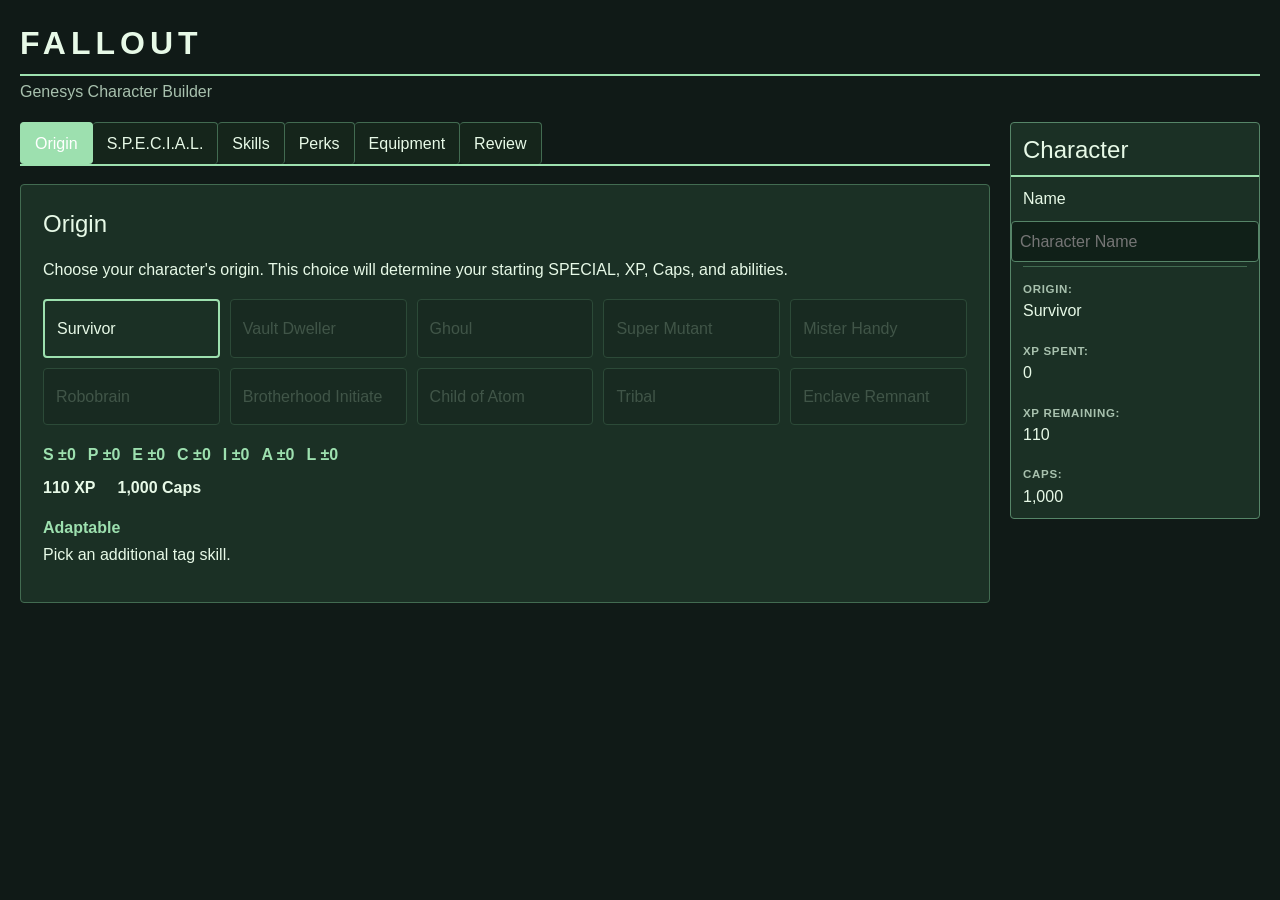
==== commit 146c97a8: "json copier" ====
--- a/index.html
+++ b/index.html
@@ -36,7 +36,7 @@
   </main>
   <script src="js/origins-data.js"></script>
   <script src="js/fallout-equipment.js?v=equipment-limits-20261017"></script>
-  <script src="js/fallout-review.js?v=review-1"></script>
+  <script src="js/fallout-review.js?v=review-copy-1"></script>
   <script src="js/fallout-creation.js?v=equipment-containers-equipment-limits-width-20261017"></script>
 </body>
 </html>
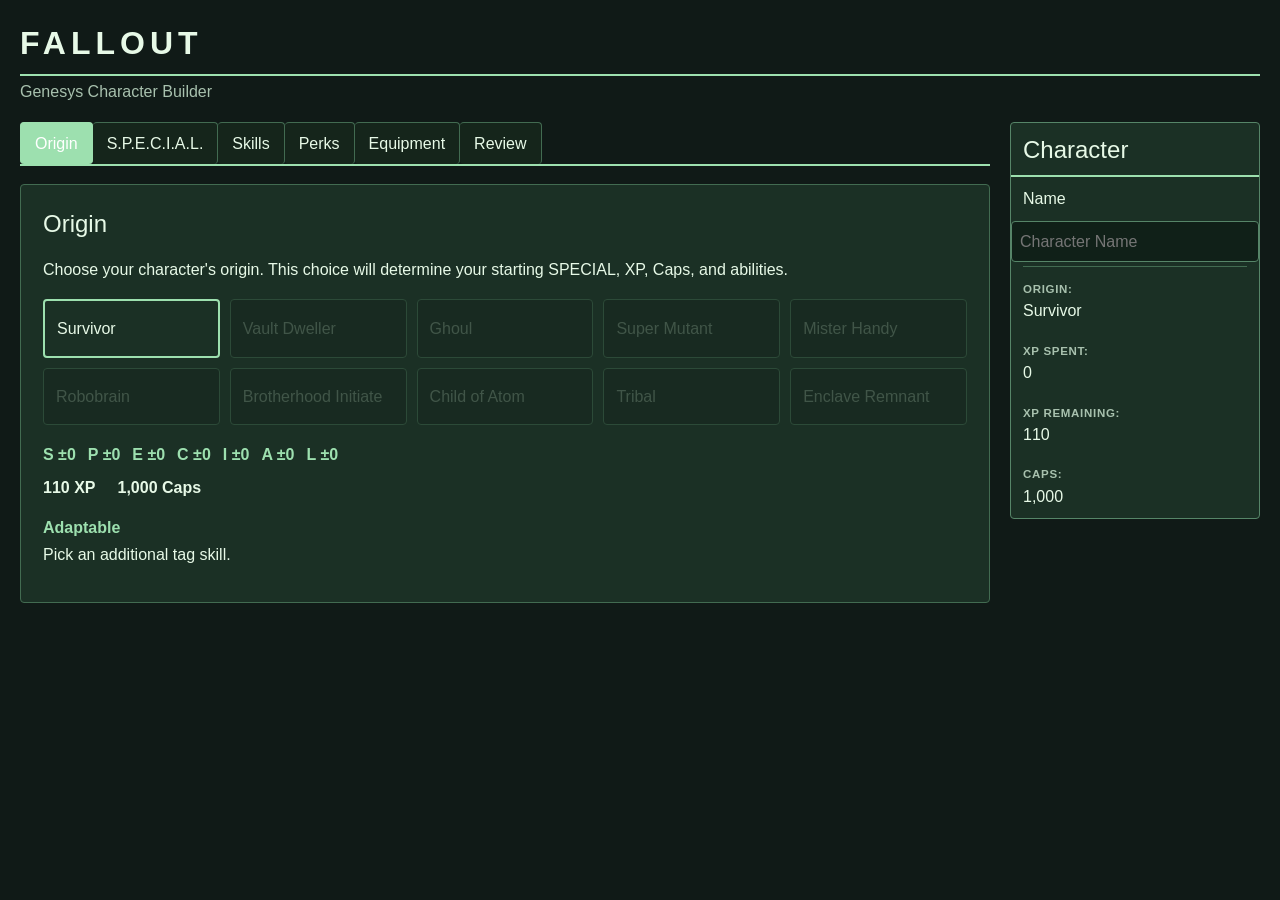
==== commit cdd91841: "json update" ====
--- a/index.html
+++ b/index.html
@@ -36,7 +36,7 @@
   </main>
   <script src="js/origins-data.js"></script>
   <script src="js/fallout-equipment.js?v=equipment-limits-20261017"></script>
-  <script src="js/fallout-review.js?v=review-copy-1"></script>
+  <script src="js/fallout-review.js?v=portable-copy-1"></script>
   <script src="js/fallout-creation.js?v=equipment-containers-equipment-limits-width-20261017"></script>
 </body>
 </html>
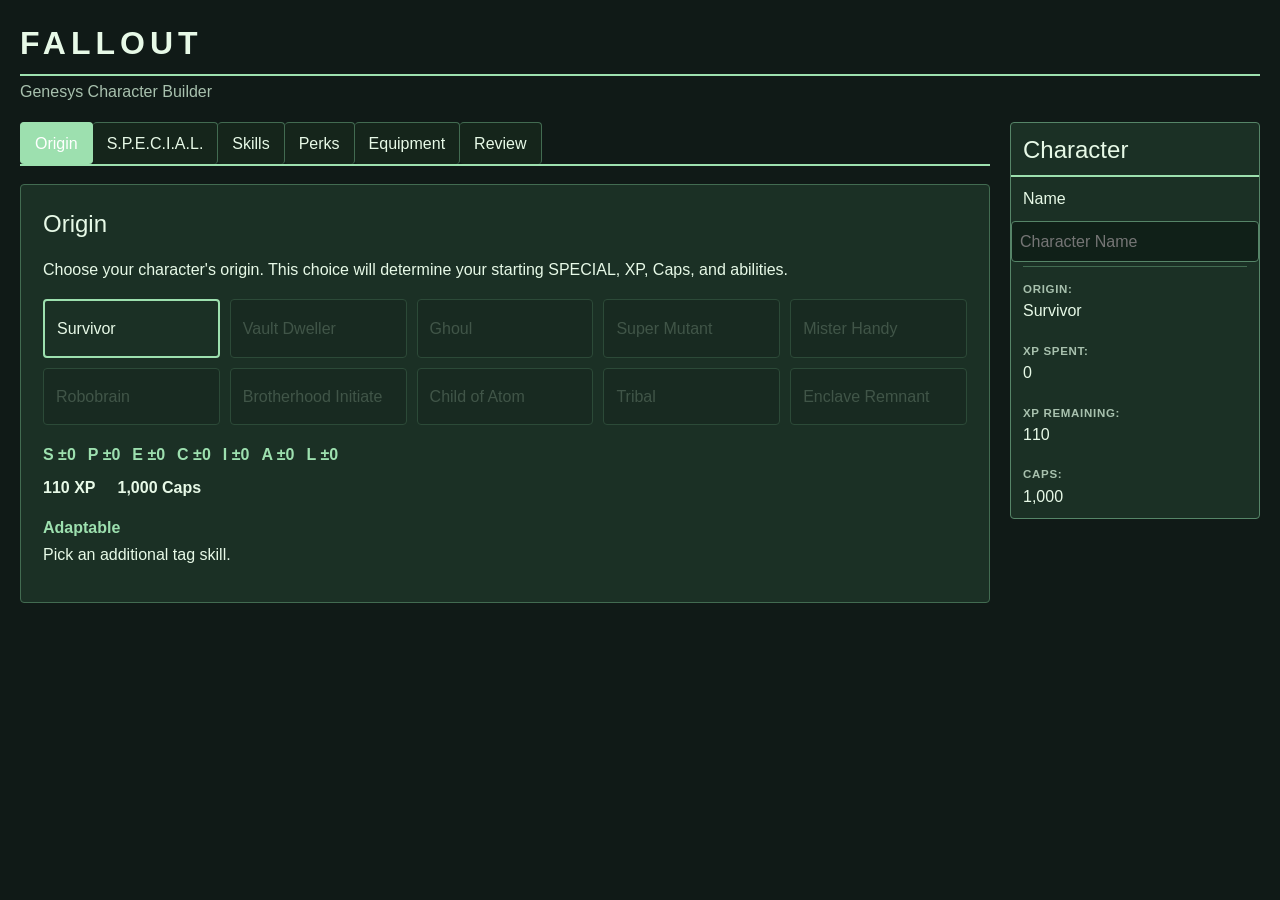
==== commit 633475be: "name refactor! please work" ====
--- a/index.html
+++ b/index.html
@@ -5,7 +5,6 @@
   <meta name="viewport" content="width=device-width, initial-scale=1.0">
   <title>Fallout Genesys Character Builder</title>
   <link rel="stylesheet" href="css/style.css">
-  <link rel="stylesheet" href="css/fallout-creation.css?v=equipment-limits-width-20261017">
 </head>
 <body>
   <main id="app">
@@ -34,9 +33,9 @@
       </aside>
     </div>
   </main>
-  <script src="js/origins-data.js"></script>
-  <script src="js/fallout-equipment.js?v=equipment-limits-20261017"></script>
-  <script src="js/fallout-review.js?v=portable-copy-1"></script>
-  <script src="js/fallout-creation.js?v=equipment-containers-equipment-limits-width-20261017"></script>
+  <script src="js/origins.js"></script>
+  <script src="js/equipment.js?v=equipment-limits-20261017"></script>
+  <script src="js/review.js?v=portable-copy-1"></script>
+  <script src="js/creation.js?v=equipment-containers-equipment-limits-width-20261017"></script>
 </body>
 </html>
--- a/css/style.css
+++ b/css/style.css
@@ -1,5 +1,5 @@
 /* ================================================================
-   ASOIAF GENESYS CHARACTER BUILDER
+   GENESYS CHARACTER BUILDER
    ================================================================ */
 
 :root {
@@ -2170,4 +2170,286 @@
 
 .summary-report-control button {
     width: 100%;
-}+}
+
+/* CHARACTER CREATION THEME AND OVERRIDES */
+/* Character creation styles and theme. */
+:root { --page-bg:#101a17; --panel-bg:#1b3025; --panel-alt:#15251b; --text:#e7f9e7; --text-muted:#a8c1ae; --border:#426b51; --border-dark:#568568; --accent:#9de0af; --accent-dark:#568568; --disabled-bg:#16231c; --disabled-text:#708575; }
+body {font-family:Arial,sans-serif;}
+.app-header h1 {font-weight:800;letter-spacing:5px;}
+#creation-nav button:disabled {opacity:.42;}
+#character-summary input {width:100%;min-width:0;background:#102018;color:#e7f9e7;border:1px solid #568568;padding:8px;}
+#character-summary p {overflow-wrap:anywhere;}
+.origin-grid {display:grid;grid-template-columns:repeat(auto-fit,minmax(160px,1fr));gap:10px;margin:18px 0;}
+.origin-option {background:#1b3025;border:1px solid #568568;border-radius:4px;padding:16px 12px;color:#e7f9e7;text-align:left;min-height:75px;}
+.origin-option small {display:block;color:#a8c1ae;font-size:11px;margin-top:7px;}
+.origin-option.selected {border:2px solid #9de0af;}
+.origin-option:disabled {opacity:.44;cursor:not-allowed;}
+.special-build-list {display:grid;gap:7px;margin:16px 0;}
+.special-build-row {display:grid;grid-template-columns:minmax(0,1fr) 75px 185px;align-items:center;gap:12px;padding:12px;background:#1b3025;border:1px solid #426b51;border-radius:3px;}
+.special-build-row strong {font-size:17px;color:#9de0af;letter-spacing:2px;}
+.special-build-row small {display:block;color:#a8c1ae;font-size:11px;}
+.special-score {text-align:center;font-weight:800;font-size:26px;color:#e7f9e7;}
+.rank-controls {display:flex;gap:8px;align-items:center;justify-content:flex-end;}
+.rank-controls button {width:32px;height:32px;padding:0;font-size:20px;}
+.rank-controls span {min-width:58px;text-align:center;font-size:12px;white-space:nowrap;}
+.luck-note {color:#a8c1ae;font-size:12px;}
+@media(max-width:720px){.special-build-row{grid-template-columns:minmax(0,1fr) 45px 130px;gap:5px;padding:8px}.rank-controls{gap:3px}.rank-controls span{min-width:45px;}}
+
+/* Luck appears as the seventh SPECIAL value without rank controls. */
+.luck-build-row .luck-controls { visibility:hidden; }
+
+/* Three aligned zones: left skill, centered radio cluster, right rank/purchase. */
+.skill-pick-grid {
+  display:grid;
+  grid-template-columns:minmax(115px,1fr) minmax(150px,1fr) minmax(132px,1fr);
+  column-gap:12px;
+  align-items:center;
+}
+.skill-group-header {
+  margin:18px 0 6px;
+  padding:0 10px 7px;
+  border-bottom:1px solid #568568;
+  align-items:end;
+}
+.skill-group-heading {margin:0;align-self:end;color:#9de0af;font-size:17px;line-height:20px;}
+.skill-choice-columns {
+  display:grid;
+  grid-template-columns:repeat(3,52px);
+  justify-content:center;
+  align-items:center;
+  min-width:0;
+}
+.skill-right-columns {
+  display:grid;
+  grid-template-columns:50px 76px;
+  justify-content:end;
+  align-items:center;
+  column-gap:10px;
+  min-width:0;
+}
+.skill-column-head {position:relative;height:53px;display:flex;align-items:flex-end;justify-content:center;min-width:0;text-align:center;}
+.skill-column-label {font-size:12px;font-weight:bold;color:#9de0af;line-height:20px;white-space:nowrap;}
+.skill-pick-count {position:absolute;top:0;left:0;right:0;font-size:10px;font-weight:normal;color:#e7f9e7;line-height:12px;}
+.skill-pick-row {background:#1b3025;border:1px solid #426b51;padding:7px 10px;margin-bottom:4px;min-height:47px;}
+.skill-name {display:flex;align-items:baseline;gap:5px;white-space:nowrap;min-width:0;}
+.skill-name strong {font-size:13px;}
+.skill-stat {color:#a8c1ae;font-size:10px;white-space:nowrap;}
+.skill-rank {font-size:20px;font-weight:bold;text-align:center;}
+.skill-radio {display:flex;justify-content:center;align-items:center;margin:0;}
+.skill-radio input {width:17px;height:17px;accent-color:#9de0af;cursor:pointer;}
+.skill-radio input:disabled {cursor:not-allowed;opacity:.45;}
+.skill-purchase {display:flex;gap:5px;justify-content:center;}
+.skill-purchase button {padding:0;width:32px;height:30px;font-size:18px;}
+.visually-hidden {position:absolute!important;width:1px;height:1px;overflow:hidden;clip:rect(0,0,0,0);white-space:nowrap;}
+@media(max-width:770px){
+  .skill-pick-grid {grid-template-columns:minmax(95px,1fr) minmax(123px,1fr) minmax(107px,1fr);column-gap:5px;}
+  .skill-choice-columns {grid-template-columns:repeat(3,41px);}
+  .skill-right-columns {grid-template-columns:35px 65px;column-gap:5px;}
+  .skill-group-header,.skill-pick-row {padding-left:4px;padding-right:4px;}
+  .skill-column-label {font-size:10px;}
+  .skill-pick-count {font-size:9px;}
+  .skill-purchase {gap:3px;}
+  .skill-purchase button {width:28px;}
+  .skill-group-heading {font-size:15px;}
+}
+
+/* Original ASOIAF Talents page layout, adapted only to Fallout's palette. */
+.talents-section .talent-pyramid-summary {grid-template-columns:repeat(5,minmax(0,1fr));}
+.talents-section .talent-pyramid-slot-filled {background:#294f37;color:#e7f9e7;border-color:#9de0af;}
+.talents-section .talent-pyramid-slot-empty {background:#102018;border-color:#568568;}
+.talents-section .talent-card {background:#1b3025;color:#e7f9e7;}
+.talents-section .talent-card.talent-card-purchased {background:#294f37;border-color:#9de0af;}
+.talents-section .talent-card h4 {color:#9de0af;}
+.talents-section .talent-metadata {color:#a8c1ae;font-size:.9rem;margin-bottom:8px;}
+.talents-section .talent-description {white-space:pre-wrap;overflow-wrap:anywhere;}
+.talents-section .talent-prerequisites {color:#a8c1ae;font-size:.9rem;}
+.talents-section .talent-controls button {padding:7px 11px;}
+.perk-error{color:#f8b2a6}
+@media(max-width:700px){.talents-section .talent-pyramid-summary{grid-template-columns:repeat(5,minmax(0,1fr));gap:4px}.talents-section .talent-pyramid-slot{padding:4px 2px;font-size:10px;min-height:29px;}}
+
+/* Equipment stage: original ASOIAF equipment layout, with Fallout colors. */
+.equipment-step {grid-template-columns:minmax(0,1fr) 280px;}
+.equipment-step .equipment-catalog-category,
+.equipment-step .equipment-inventory-row,
+.equipment-step #starting-package-section,
+.equipment-step #equipped-armor-section,
+.equipment-step #equipment-inventory-section {background:#1b3025;color:#e7f9e7;border-color:#426b51;}
+.equipment-step .equipment-summary p {background:#1b3025;color:#e7f9e7;}
+.equipment-step .equipment-section-content {color:#e7f9e7;}
+.equipment-step .equipment-catalog-card h5 {color:#9de0af;}
+.equipment-step .equipment-catalog-card p {overflow-wrap:anywhere;}
+.equipment-step #equipped-armor-select,
+.equipment-step select[data-equipment-armor] {background:#102018;color:#e7f9e7;border:1px solid #568568;padding:6px;}
+.equipment-step .equipment-inventory-row button {width:100%;}
+@media(max-width:900px){.equipment-step{grid-template-columns:minmax(0,1fr);grid-template-areas:'title' 'summary' 'package' 'armor' 'inventory' 'catalog';}.equipment-step #equipment-inventory-section{position:static;max-height:none;}}
+@media(max-width:520px){.equipment-step .equipment-summary{grid-template-columns:repeat(2,minmax(0,1fr));}.equipment-step .equipment-catalog-card{grid-template-columns:minmax(0,1fr) auto;}.equipment-step .equipment-catalog-card button{grid-column:2;grid-row:1 / span 4;}}
+
+/* Roll20-style inventory containers */
+.equipment-container {border:1px solid #568568;background:#14281c;margin:12px 0;padding:10px;border-radius:4px;}
+.equipment-container-header{display:flex;align-items:center;gap:12px;flex-wrap:wrap;margin-bottom:10px;}
+.equipment-container-header>label:first-child{flex:1;min-width:110px;}
+.equipment-container-header input[type=text]{width:100%;box-sizing:border-box;}
+.equipment-container-header button{margin-left:auto;}
+.equipment-container select,.equipment-container input[type=text]{background:#102018;color:#e7f9e7;border:1px solid #568568;padding:5px;}
+.equipment-container .equipment-inventory-row{margin-top:6px;}
+
+
+/* Responsive builder frame: do not let summary content set the main track width. */
+.builder-layout { width:100%; min-width:0; grid-template-columns:minmax(0,1fr) minmax(0,250px); }
+.builder-layout > .builder,
+.builder-layout > #character-summary,
+#builder-content { min-width:0; max-width:100%; }
+#character-summary { width:100%; overflow-wrap:anywhere; }
+
+/* Skills: use the available builder width up to a comfortable reading width. */
+.skills-table { width:100%; max-width:550px; margin:0 auto; min-width:0; }
+.skills-table .skill-pick-grid { width:100%; min-width:0; }
+.skills-table .skill-pick-grid { grid-template-columns:minmax(125px,1fr) minmax(156px,1fr) minmax(136px,1fr); }
+.skills-table .skill-name { min-width:0; flex-wrap:wrap; }
+
+/* When the main builder and summary stack, let the builder fill the entire track. */
+@media (max-width:850px) {
+  .builder-layout { grid-template-columns:minmax(0,1fr); }
+  .builder-layout > .builder { width:100%; }
+  #character-summary { grid-template-columns:repeat(3,minmax(0,1fr)); }
+}
+@media (max-width:600px) {
+  .skills-table .skill-pick-grid { grid-template-columns:minmax(100px,1fr) 126px 101px; column-gap:4px; }
+  .skills-table .skill-choice-columns { grid-template-columns:repeat(3,42px); }
+  .skills-table .skill-right-columns { grid-template-columns:32px 65px; column-gap:4px; }
+  .skills-table .skill-pick-row,
+  .skills-table .skill-group-header { padding-left:4px; padding-right:4px; }
+  .skills-table .skill-purchase button {width:29px;}
+  .skills-table .skill-column-label {font-size:10px;}
+  #character-summary {grid-template-columns:repeat(2,minmax(0,1fr));}
+}
+@media (max-width:420px) {
+  .skills-table {overflow-x:auto;}
+  .skills-table .skill-pick-grid {min-width:340px;}
+}
+
+/* Responsive equipment catalog: independent of nested inventory and page grid widths. */
+.equipment-step, .equipment-step > *,
+#equipment-catalog-section, .equipment-catalog-category,
+.equipment-catalog-category .equipment-section-content { min-width:0; max-width:100%; }
+@media (max-width:1100px) {
+  .equipment-step { grid-template-columns:minmax(0,1fr); grid-template-areas:"title" "summary" "package" "armor" "inventory" "catalog"; }
+  .equipment-step #equipment-inventory-section { position:static; max-height:none; }
+  .equipment-step .equipment-catalog-card {
+    grid-template-columns:minmax(0,1fr) minmax(0,1.4fr);
+    min-width:0; max-width:100%;
+  }
+  .equipment-step .equipment-catalog-card button {
+    grid-column:2;
+    grid-row:auto;
+    justify-self:end;
+    max-width:100%;
+  }
+}
+@media (max-width:580px) {
+  .equipment-step .equipment-catalog-card { grid-template-columns:minmax(0,1fr); }
+  .equipment-step .equipment-catalog-card button { grid-column:1; grid-row:auto; justify-self:stretch; width:100%; }
+}
+
+/* Full-width SPECIAL builder consistent with the Skills interface. */
+.special-build-list { width:100%; max-width:550px; margin:16px auto; min-width:0; }
+.special-build-row strong { letter-spacing:0; }
+
+/* Origin rule summary, driven by origins.csv. */
+.origin-details { margin:14px 0; }
+.origin-modifiers { display:flex; flex-wrap:wrap; gap:12px; font-weight:700; color:#9de0af; margin:0 0 10px; }
+.origin-resources { display:flex; flex-wrap:wrap; gap:22px; margin-bottom:16px; font-weight:700; }
+.origin-abilities { display:grid; gap:12px; }
+.origin-ability strong { display:block; margin-bottom:4px; color:#9de0af; }
+.origin-option { min-height:54px; }
+
+/* Equipment introduction spans both columns without displacing named grid areas. */
+.equipment-step {grid-template-areas:"title title" "intro intro" "summary summary" "package armor" "catalog inventory";}
+.equipment-step > .equipment-intro {grid-area:intro;margin:0;min-width:0;}
+@media(max-width:1000px) {
+  .equipment-step {grid-template-areas:"title" "intro" "summary" "package" "armor" "inventory" "catalog";}
+}
+
+/* Skills and SPECIAL: constrain the entire step, not just its interior list.
+   Keep full available width below 550px and center wider panels. */
+#builder-content:has(.skills-table),
+#builder-content:has(.special-build-list) {
+  box-sizing:border-box;
+  width:100%;
+  max-width:594px; /* 550px content + 22px padding on each side */
+  margin-left:auto;
+  margin-right:auto;
+}
+#builder-content .skills-table,
+#builder-content .special-build-list {
+  box-sizing:border-box;
+  width:100%;
+  max-width:550px;
+  margin-left:auto;
+  margin-right:auto;
+}
+/* Preserve the approved left/center/right skill layout without shrinking
+   radio groups or collapsing the header independently of the rows. */
+#builder-content .skills-table .skill-pick-grid {
+  grid-template-columns:minmax(125px,1fr) minmax(170px,1fr) minmax(136px,1fr);
+}
+#builder-content .skills-table .skill-choice-columns {
+  grid-template-columns:repeat(3,52px);
+  justify-content:center;
+}
+#builder-content .skills-table .skill-right-columns {
+  grid-template-columns:50px 76px;
+  column-gap:10px;
+  justify-content:end;
+}
+@media(max-width:650px) {
+  #builder-content .skills-table {overflow-x:auto;}
+  #builder-content .skills-table .skill-pick-grid {min-width:420px;}
+}
+
+/* REVIEW — read-only character record */
+.review-step {max-width:100%;min-width:0;display:grid;gap:15px;}
+.review-step > p {margin:0;}
+.review-step details {min-width:0;border:1px solid #496f57;border-radius:4px;background:#15271e;}
+.review-step details > summary {cursor:pointer;padding:12px 14px;color:#a4e0b5;font-weight:bold;font-size:15px;}
+.review-section {padding:8px 14px 16px;min-width:0;}
+.review-overview {display:flex;align-items:center;justify-content:space-between;gap:15px;padding:15px;background:#1b3426;border:1px solid #6b9e7a;border-radius:4px;}
+.review-overview h3,.review-overview p {margin:0;}
+.review-overview > div:last-child {display:grid;text-align:right;gap:3px;}
+.review-overview small,.review-resources small {display:block;color:#a8bdb1;}
+.review-resources {display:grid;grid-template-columns:repeat(3,minmax(0,1fr));gap:10px;}
+.review-resources > div {text-align:center;background:#1b3426;border:1px solid #4d755d;padding:12px 5px;}
+.review-resources strong {display:block;font-size:20px;}
+.review-special {display:grid;grid-template-columns:repeat(7,minmax(0,1fr));gap:6px;}
+.review-special > div {min-width:0;text-align:center;background:#1b3426;padding:8px 2px;display:grid;gap:5px;}
+.review-special span,.review-special small {color:#b7dbc1;}
+.review-special strong {font-size:22px;}
+.review-special small {font-size:10px;overflow-wrap:anywhere;}
+.review-stats {display:grid;grid-template-columns:repeat(2,minmax(0,1fr));gap:8px;margin:13px 0;}
+.review-stats > div,.review-skill {display:flex;align-items:center;justify-content:space-between;gap:8px;padding:6px 9px;background:#1b3426;min-width:0;}
+.review-skill-group h4 {margin:15px 0 6px;}
+.review-skill-grid {display:grid;grid-template-columns:repeat(2,minmax(0,1fr));gap:5px;}
+.review-skill small {margin-left:6px;color:#a4b7a8;}
+.review-skill em {margin-left:5px;color:#b9e6bb;font-size:11px;}
+.review-cards {display:grid;grid-template-columns:repeat(auto-fit,minmax(180px,1fr));gap:10px;}
+.review-cards article {border:1px solid #426b52;padding:10px;background:#203629;}
+.review-cards article small {display:block;margin:5px 0;}
+.review-cards article p {margin:6px 0 0;white-space:pre-line;}
+.review-container {border-bottom:1px solid #425d48;padding:6px 0;}
+.review-container h4 {margin:5px 0;}
+.review-container h4 small {font-weight:normal;margin-left:10px;}
+.review-container p {margin:7px 0;}
+.review-validation button {margin-left:10px;}
+.review-valid {color:#a4e0b5;}
+.review-io {display:flex;align-items:center;flex-wrap:wrap;gap:12px;}
+.review-io > button,.review-load,.review-validation button {background:#2a5136;color:#e8ffeb;border:1px solid #80c997;border-radius:3px;padding:9px 14px;cursor:pointer;font-weight:600;}
+.review-load {position:relative;overflow:hidden;}
+.review-load input[type=file] {position:absolute;width:1px;height:1px;opacity:0;pointer-events:none;}
+.review-io #review-file-message {flex-basis:100%;margin:0;}
+@media(max-width:650px){.review-special {grid-template-columns:repeat(4,minmax(0,1fr));}.review-skill-grid,.review-stats {grid-template-columns:1fr;}}
+
+/* Standalone equipment and perk browsers */
+.catalog-browser{max-width:1060px;margin:24px auto;padding:20px;background:var(--panel-bg);border:1px solid var(--border)}
+.catalog-browser input{display:block;width:100%;max-width:400px;margin:8px 0 22px;padding:9px;background:var(--page-bg);color:var(--text);border:1px solid var(--border)}
+#catalog-results{display:grid;grid-template-columns:repeat(auto-fit,minmax(min(100%,290px),1fr));gap:12px}.catalog-card{padding:15px;background:var(--panel-alt);border:1px solid var(--border);min-width:0}.catalog-card h3{margin-top:0;color:var(--accent)}.catalog-card p{overflow-wrap:anywhere}.catalog-card small{color:var(--text-muted)}
